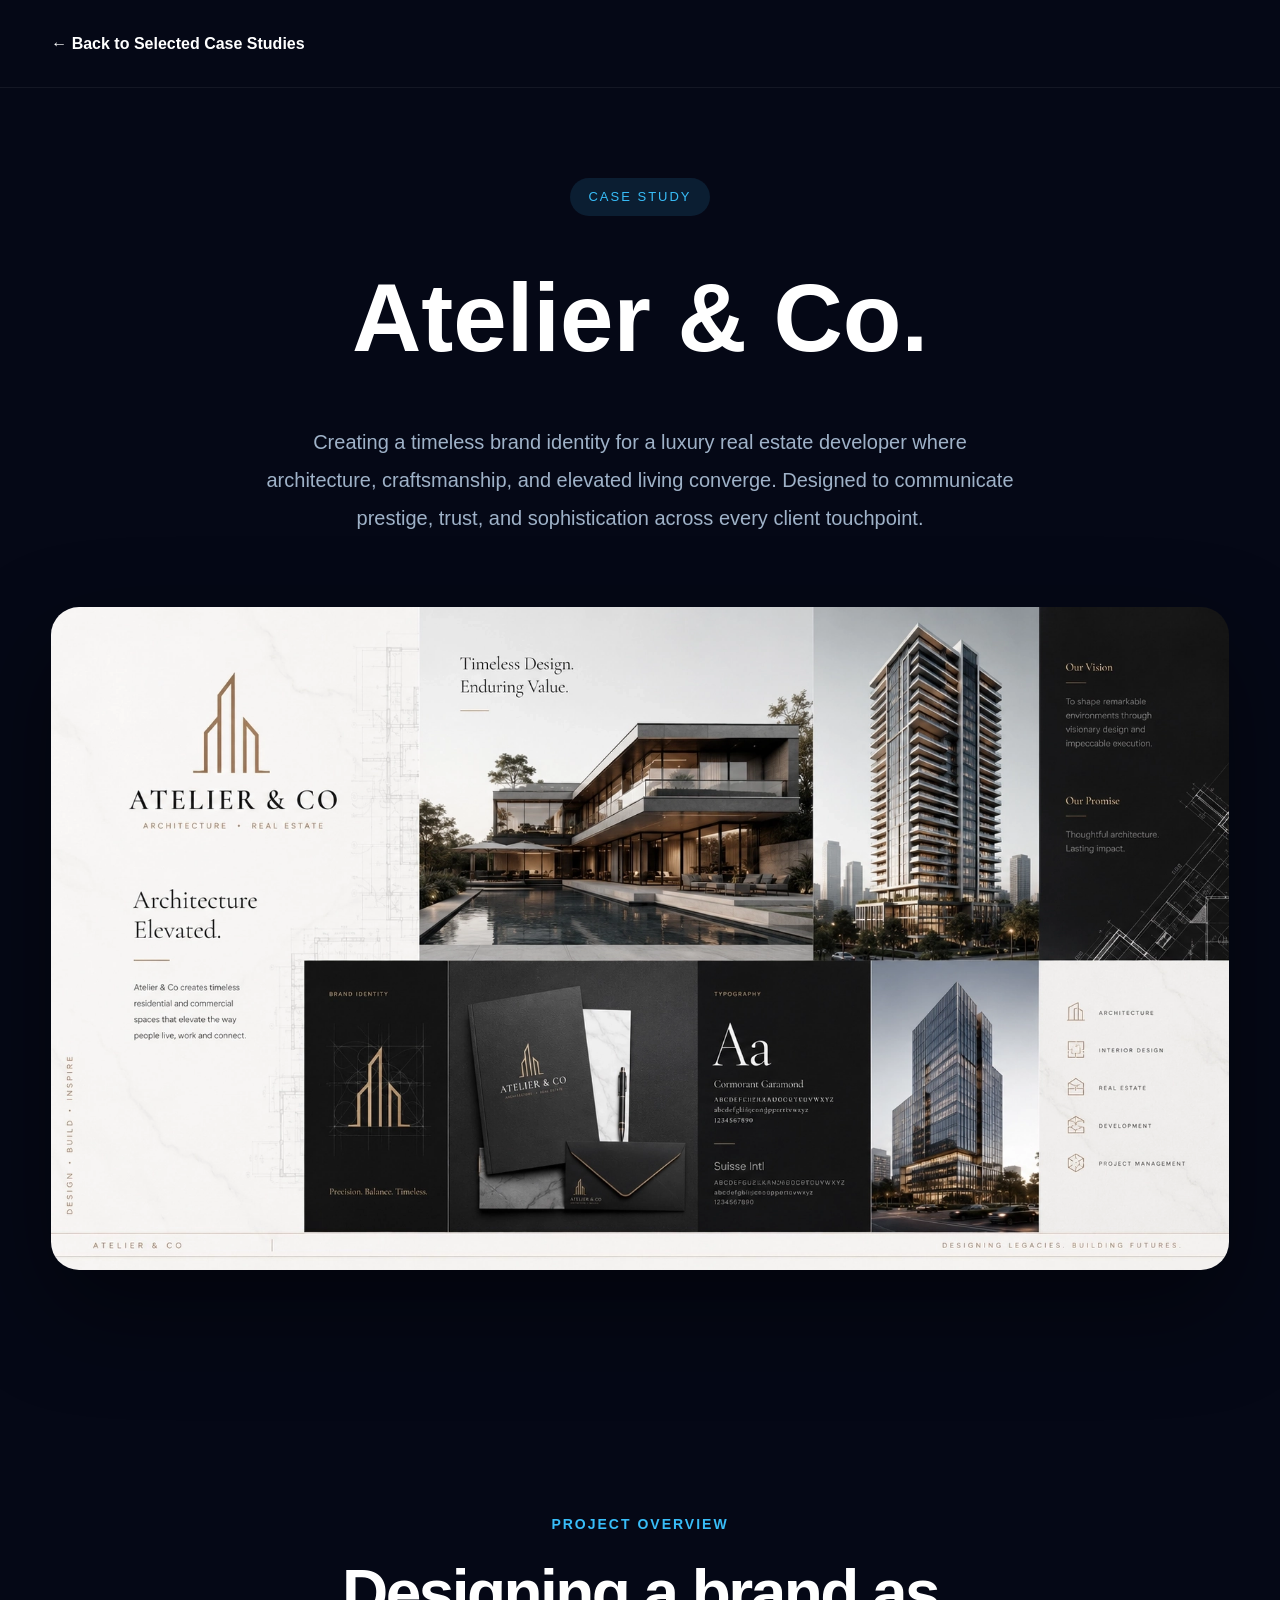
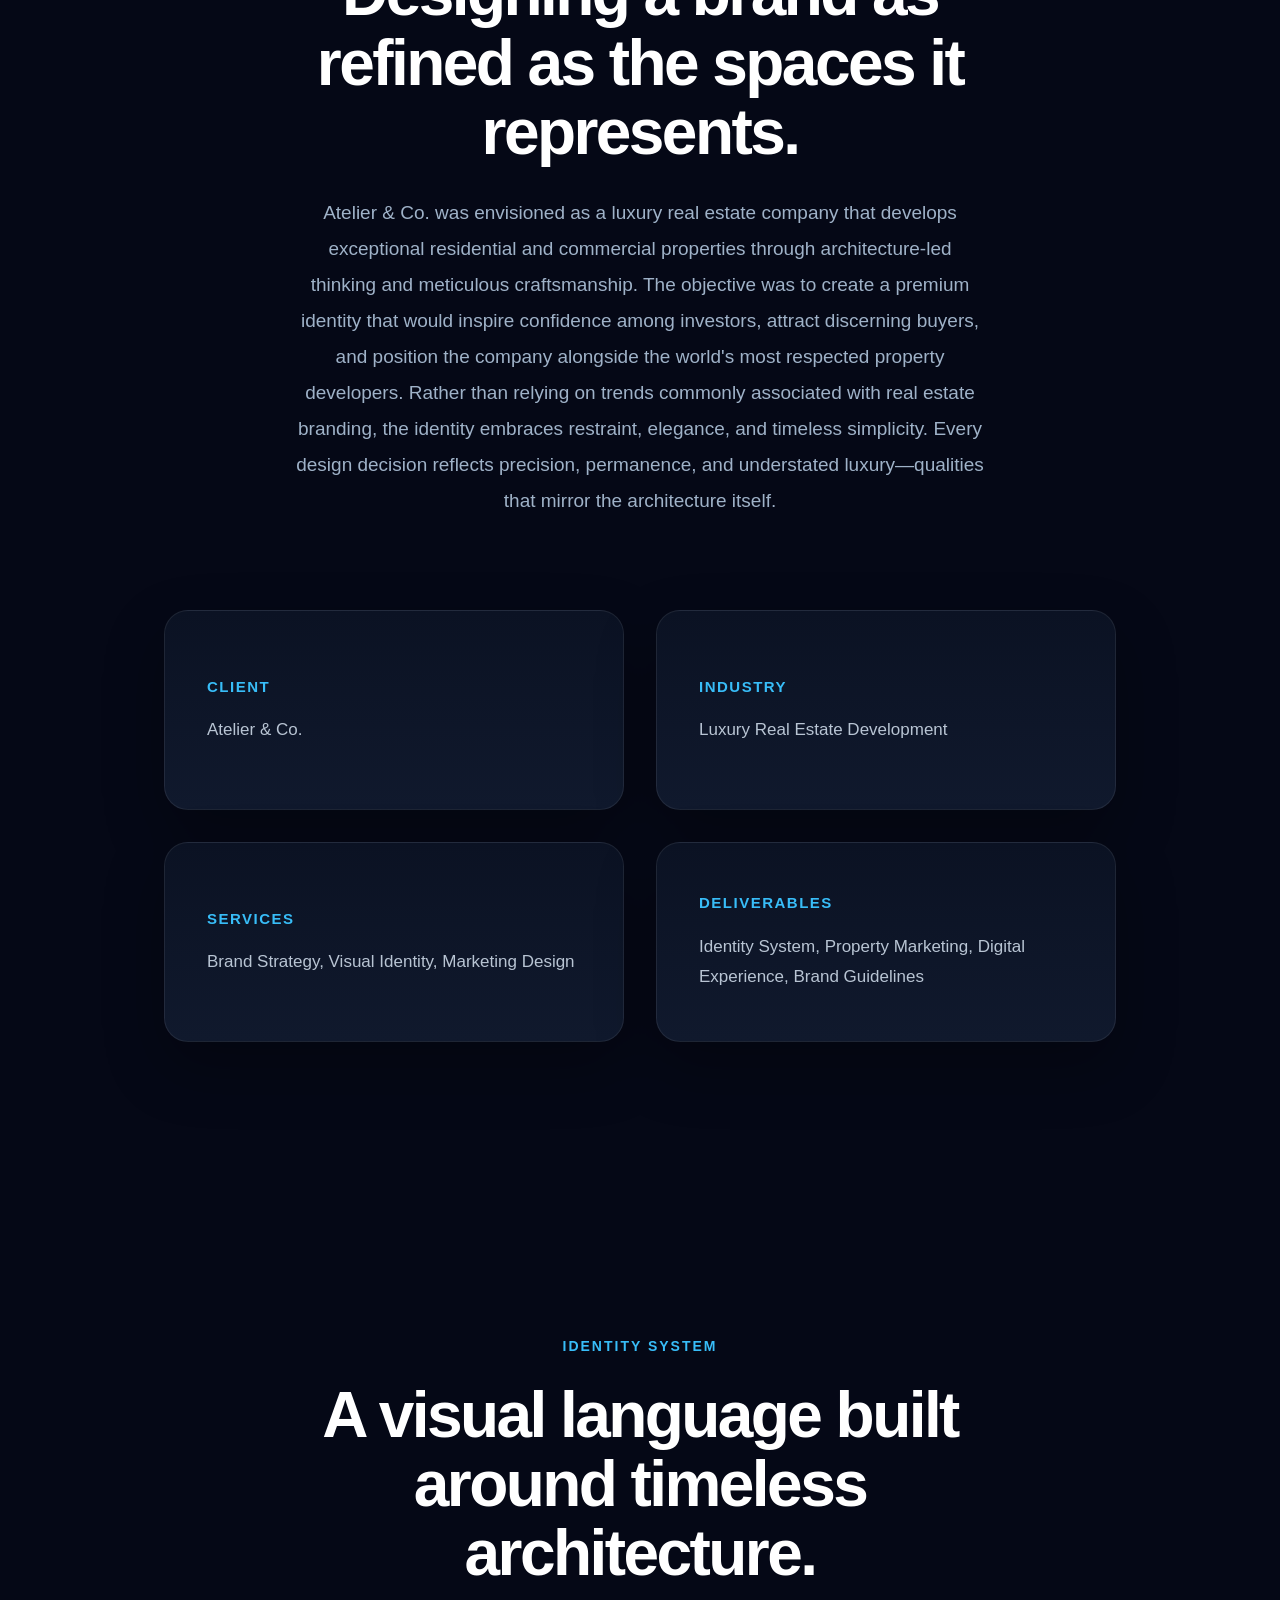
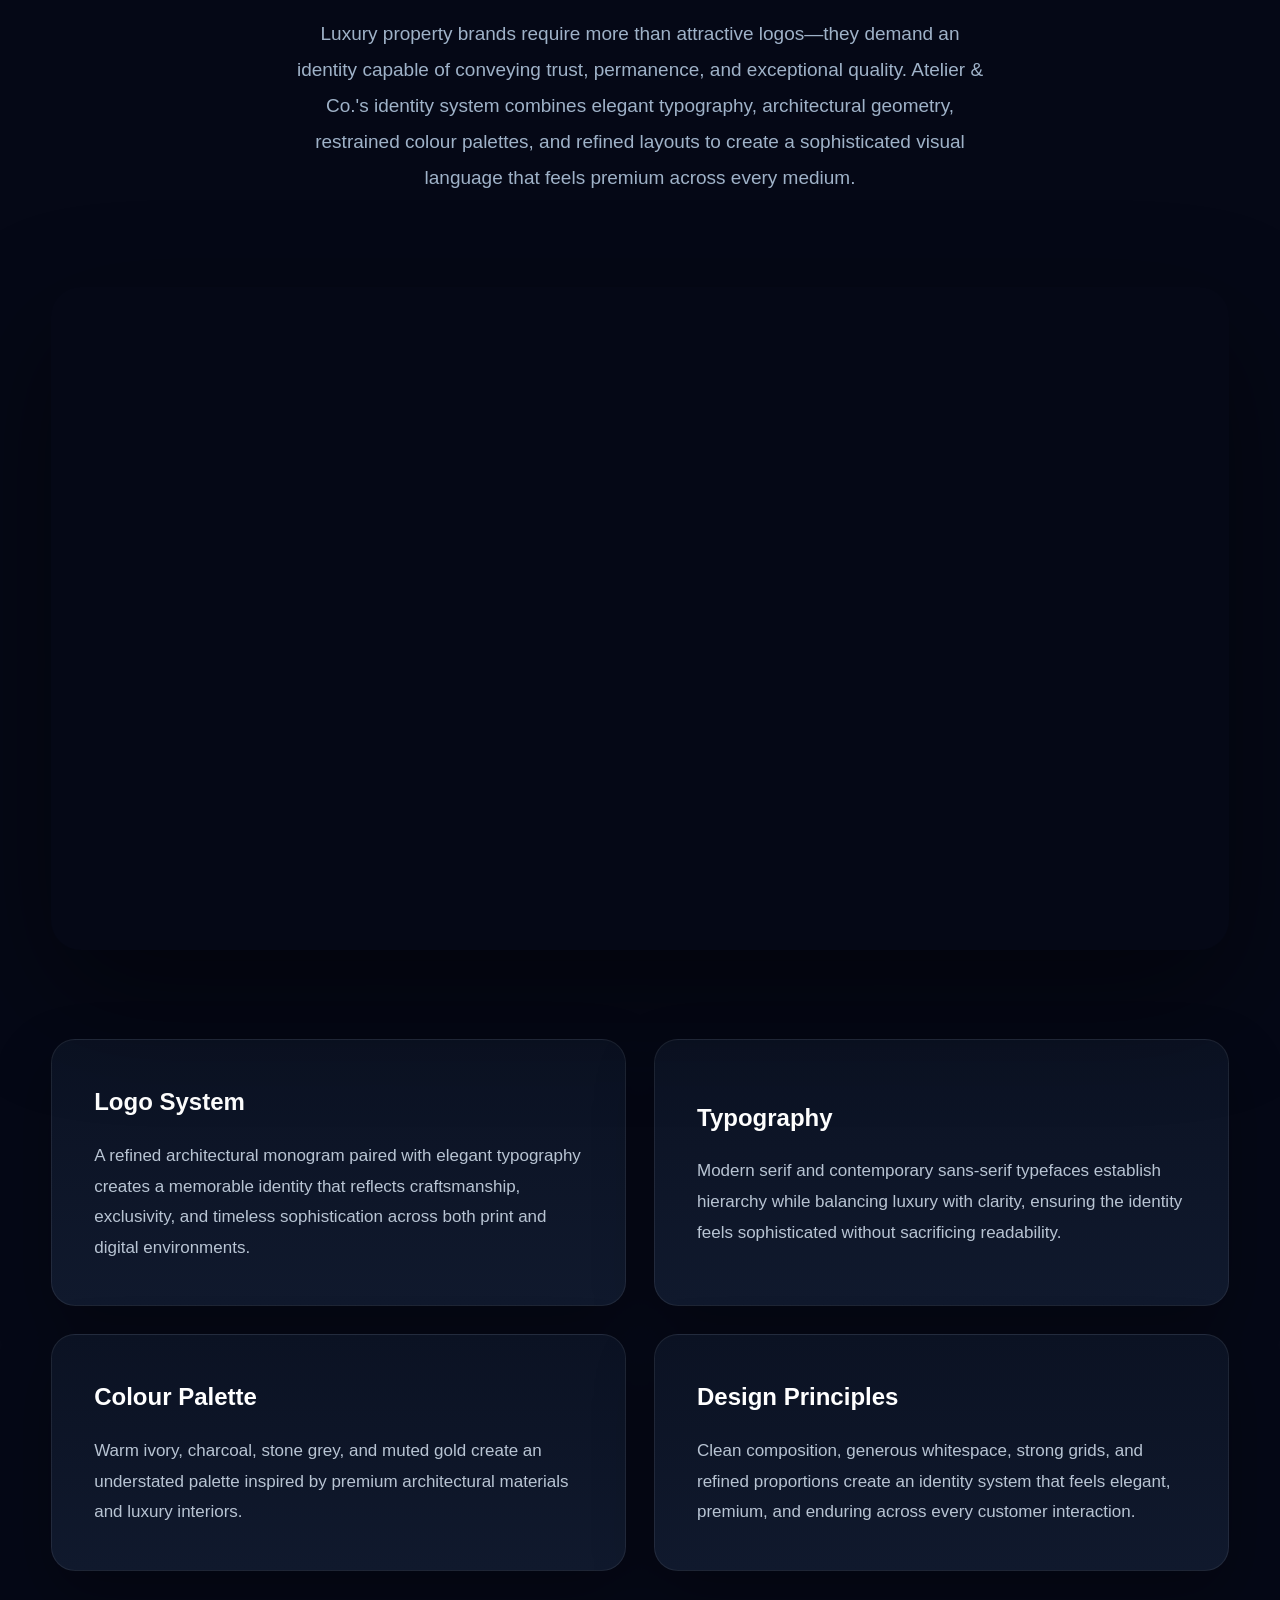
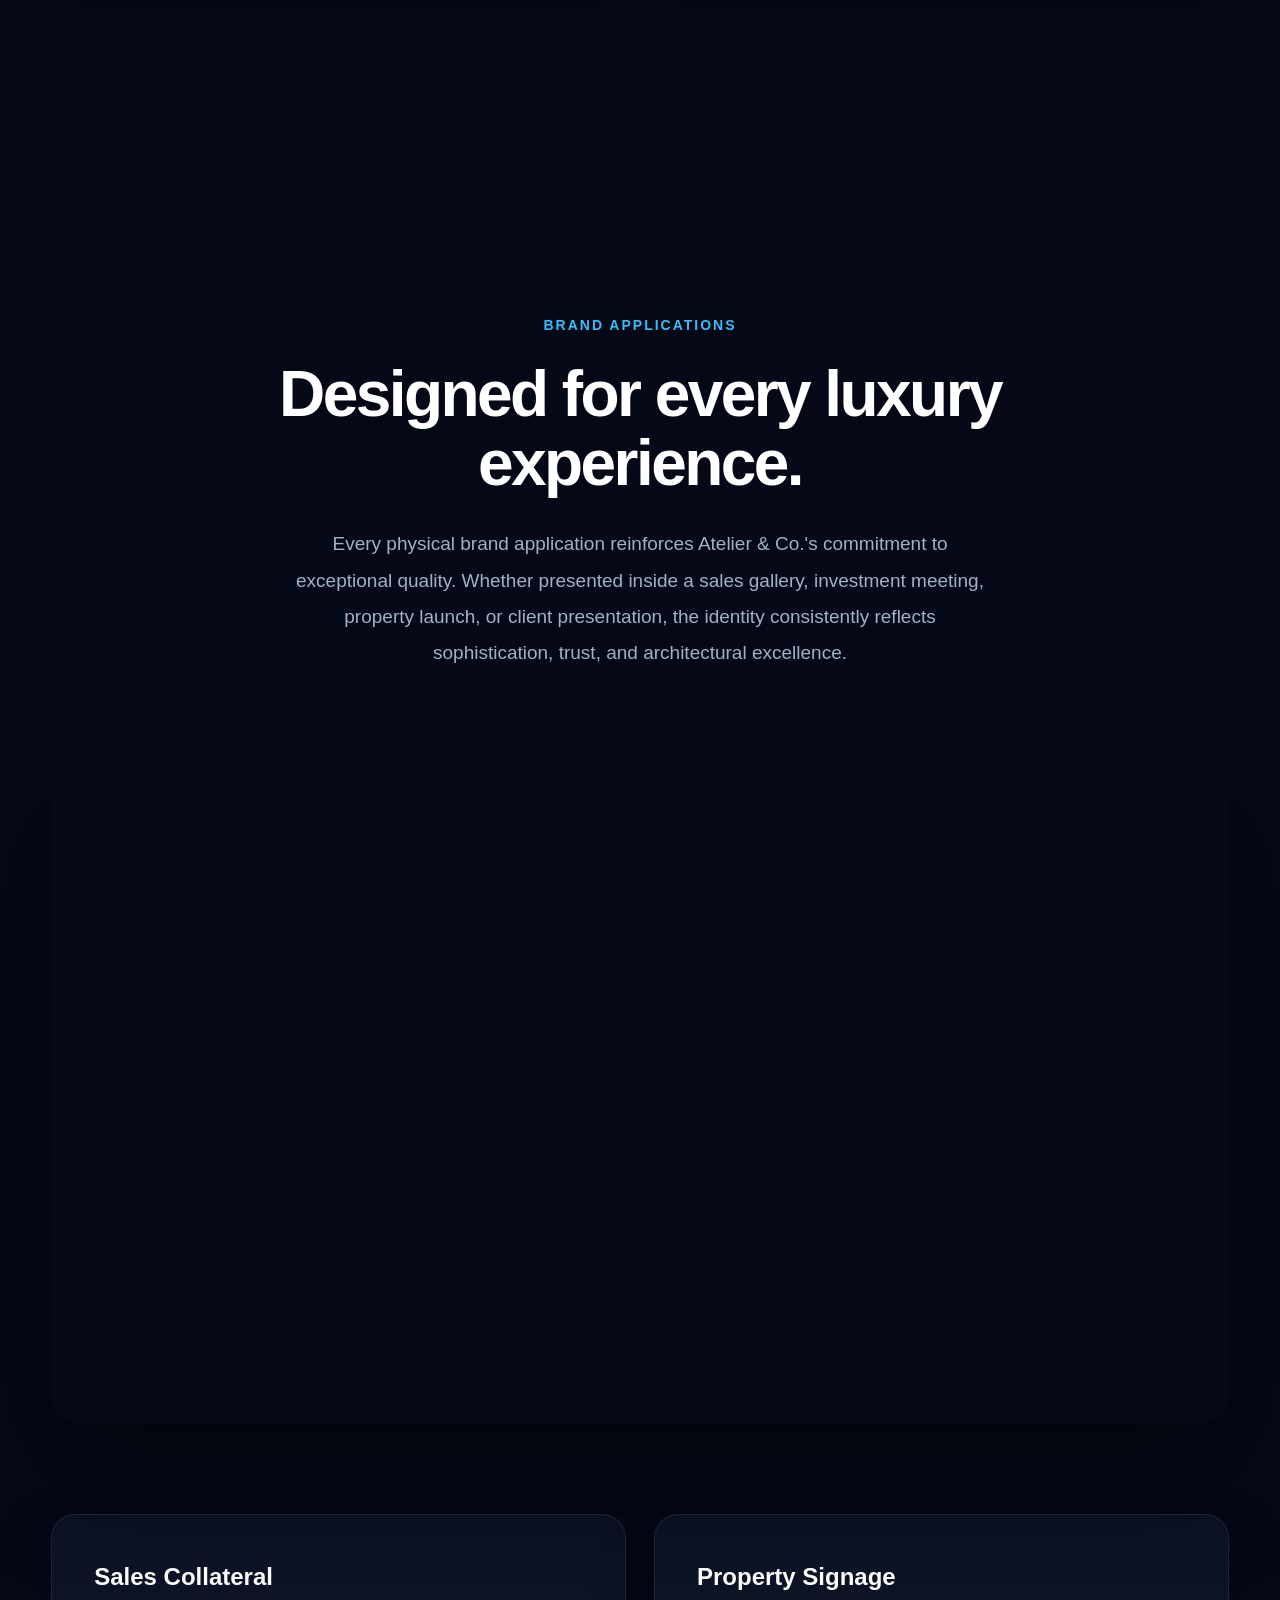
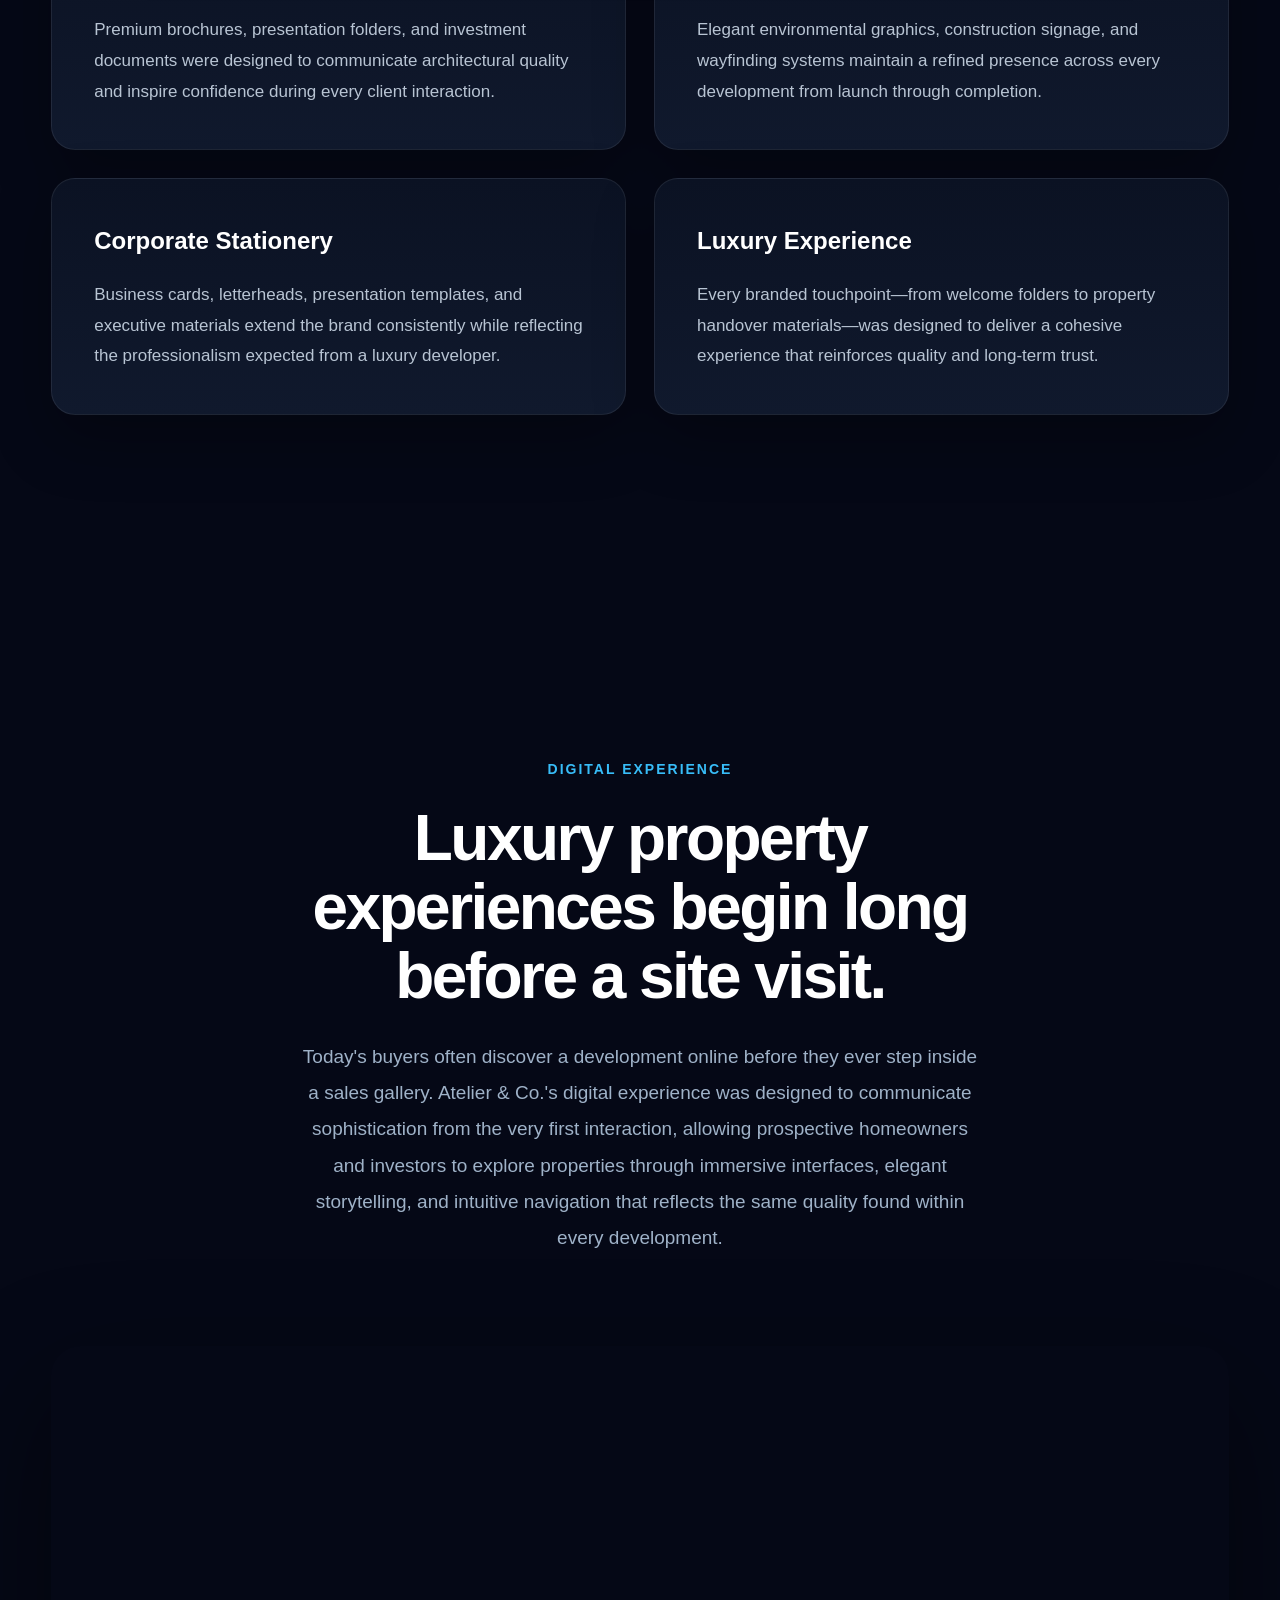
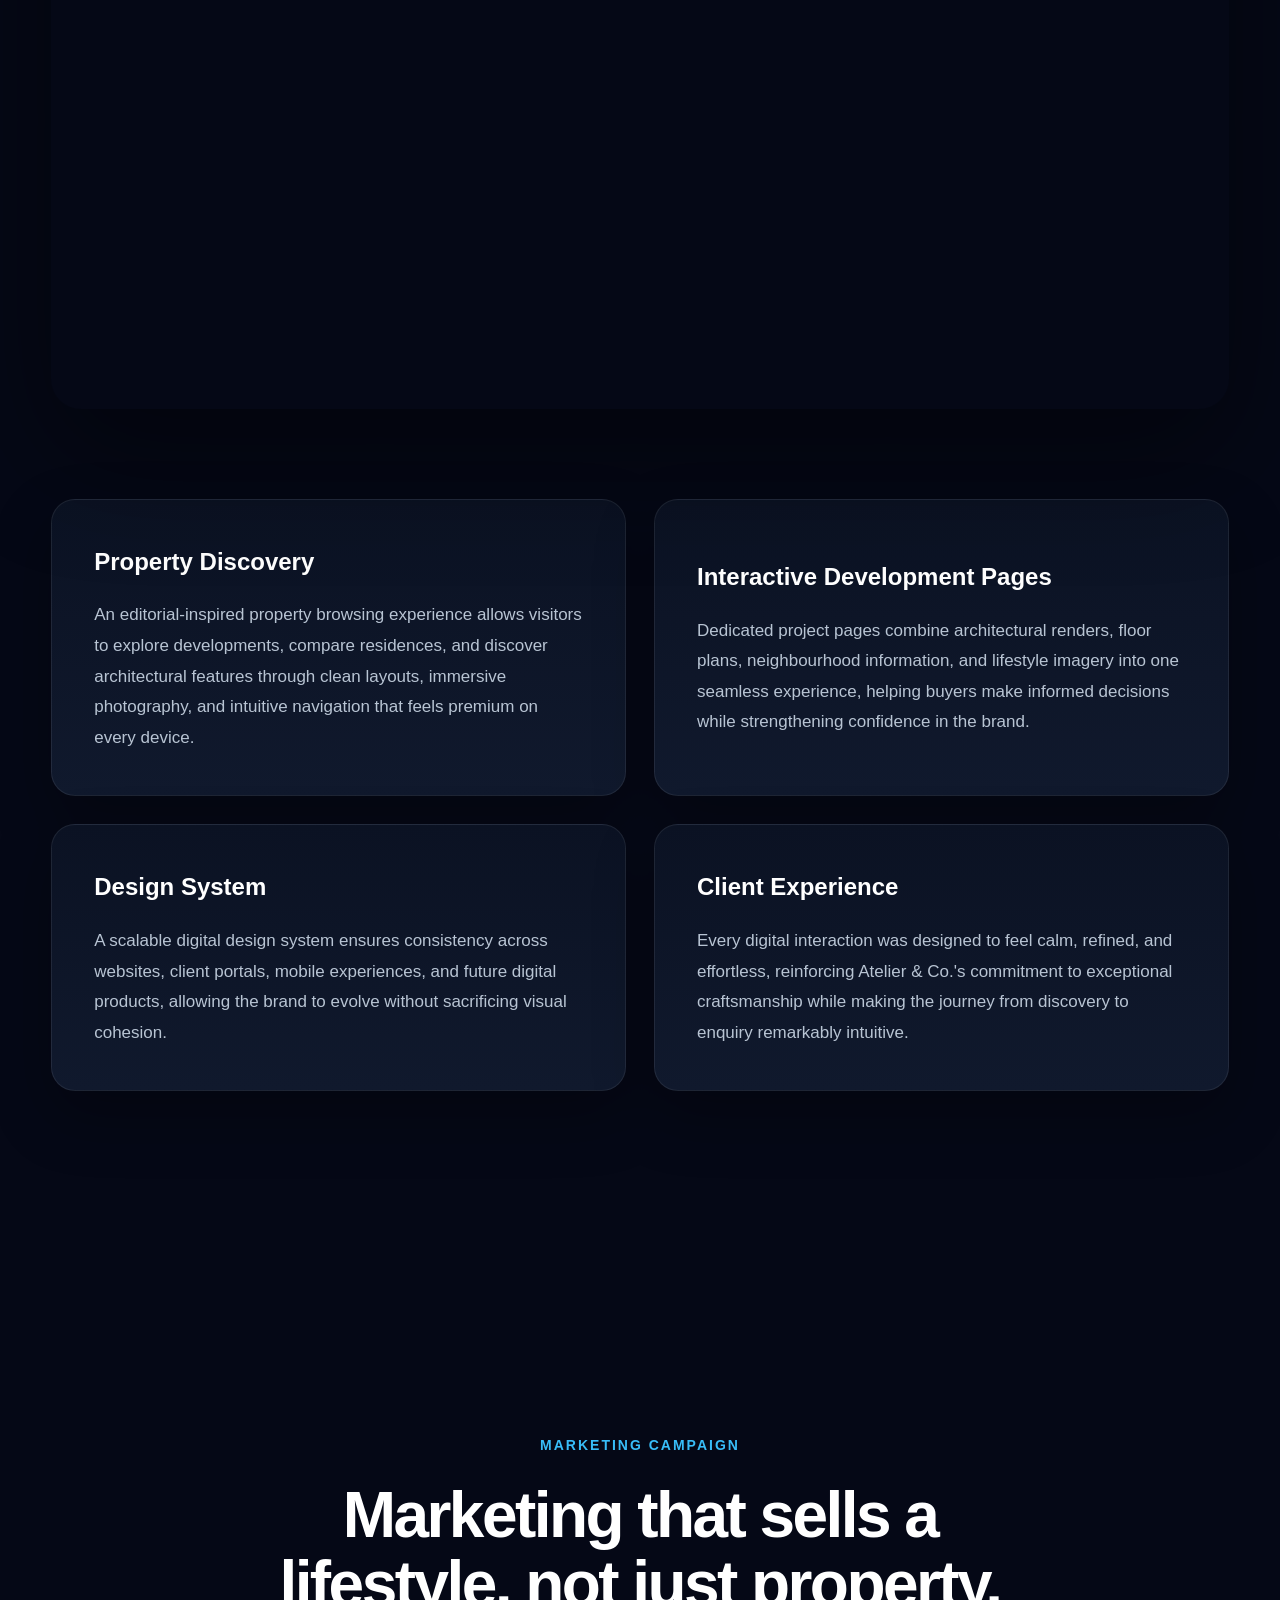
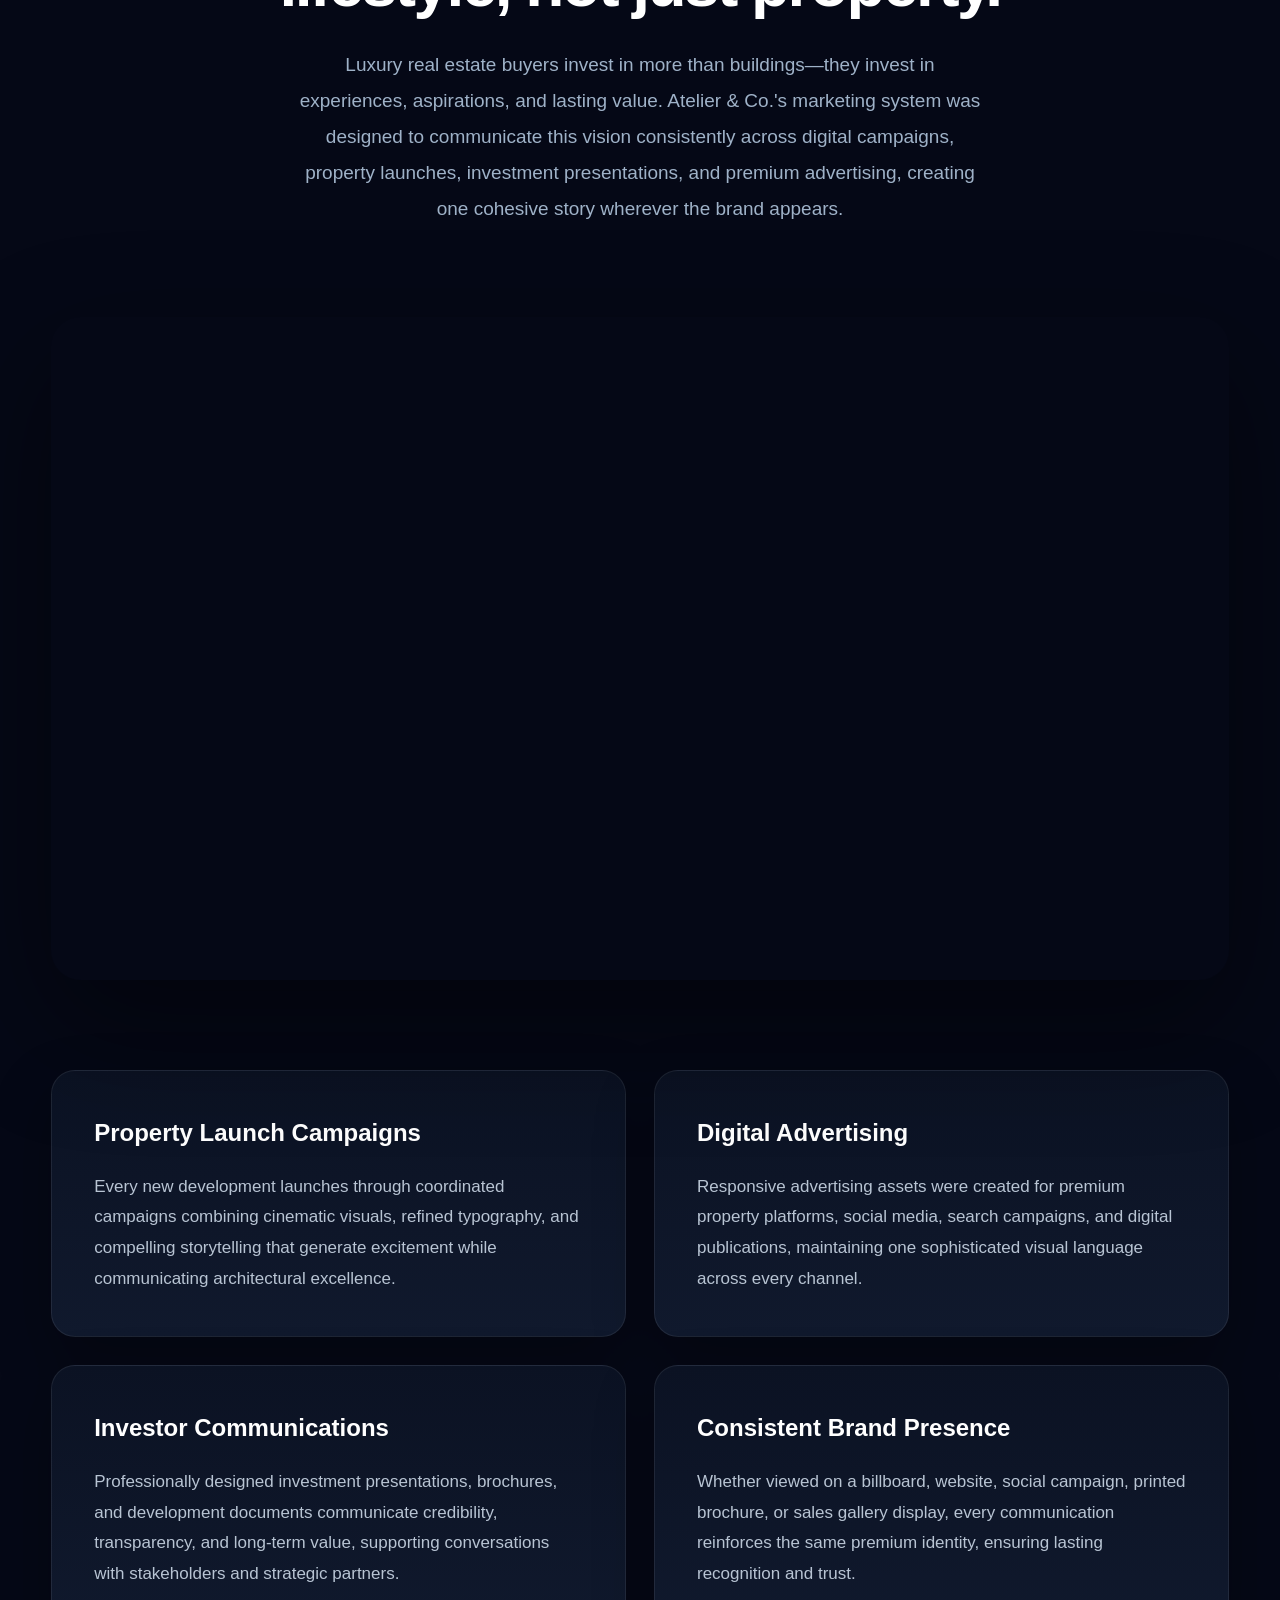
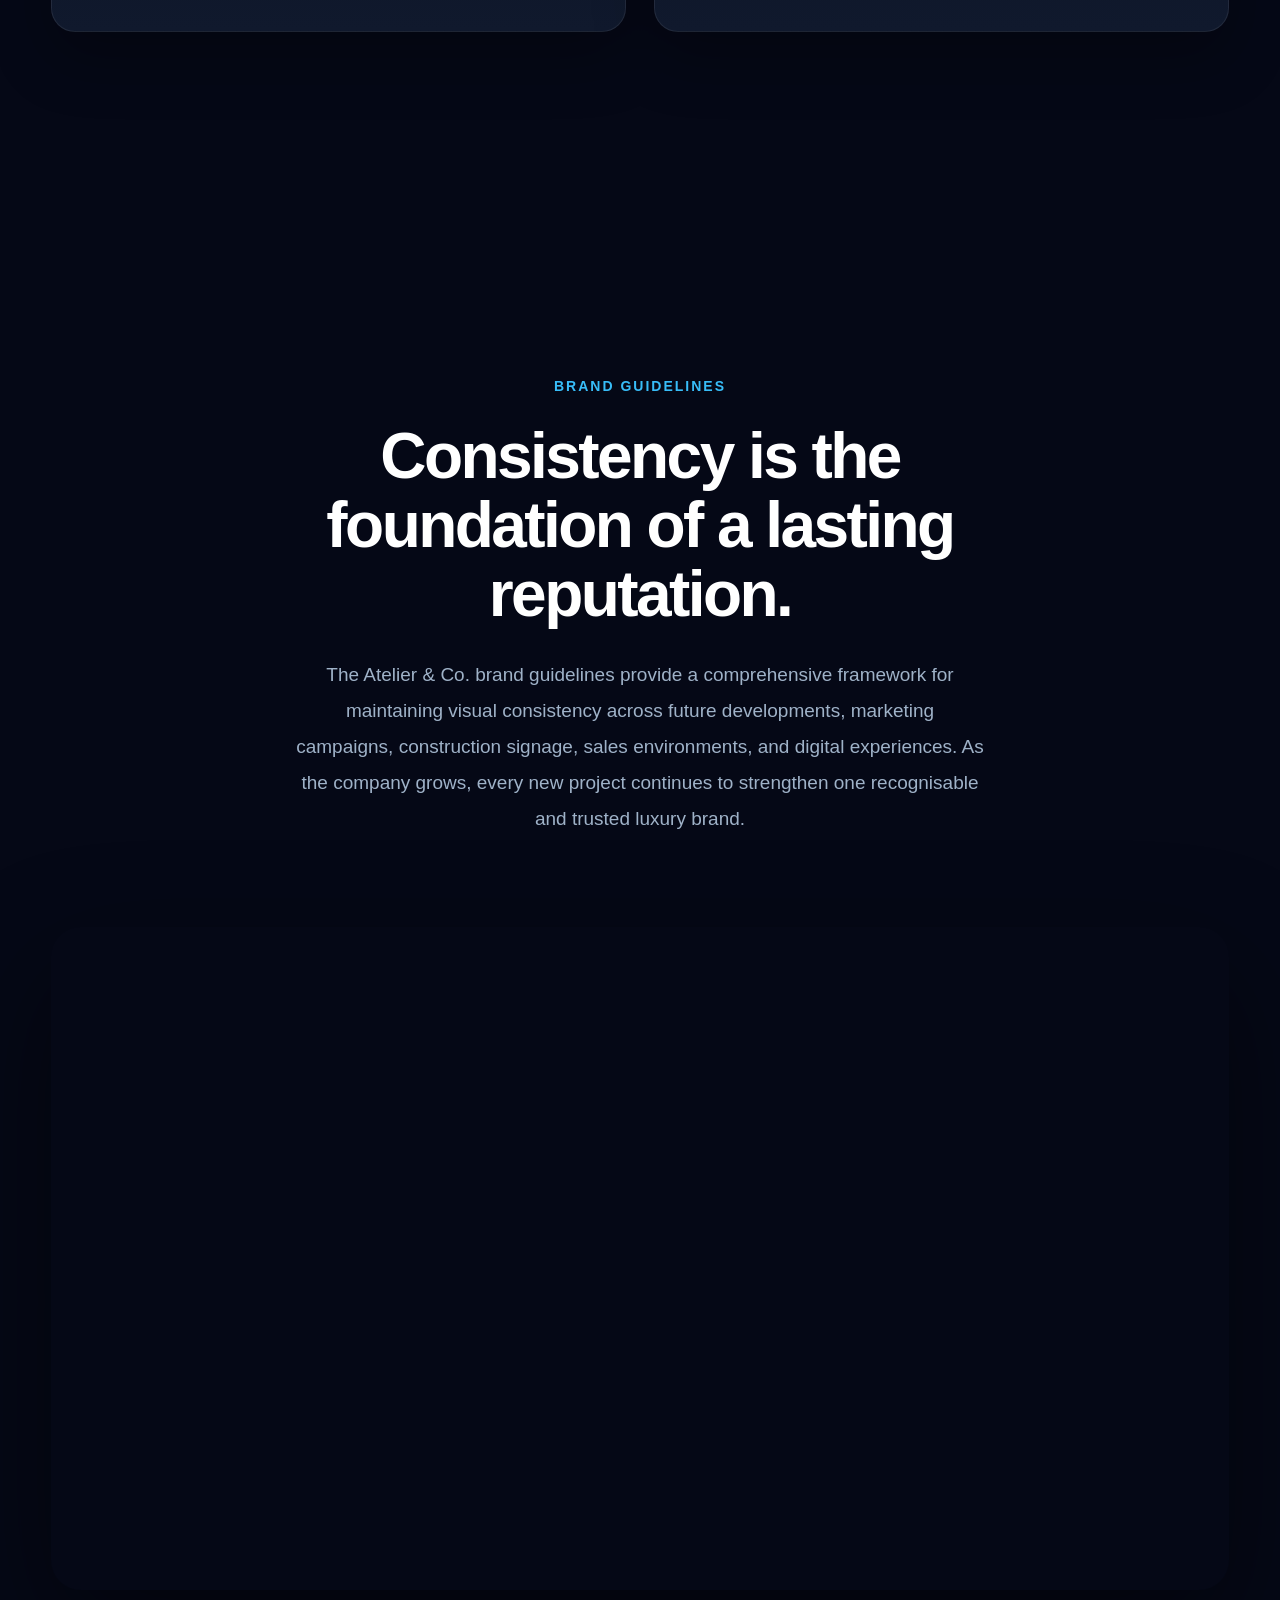
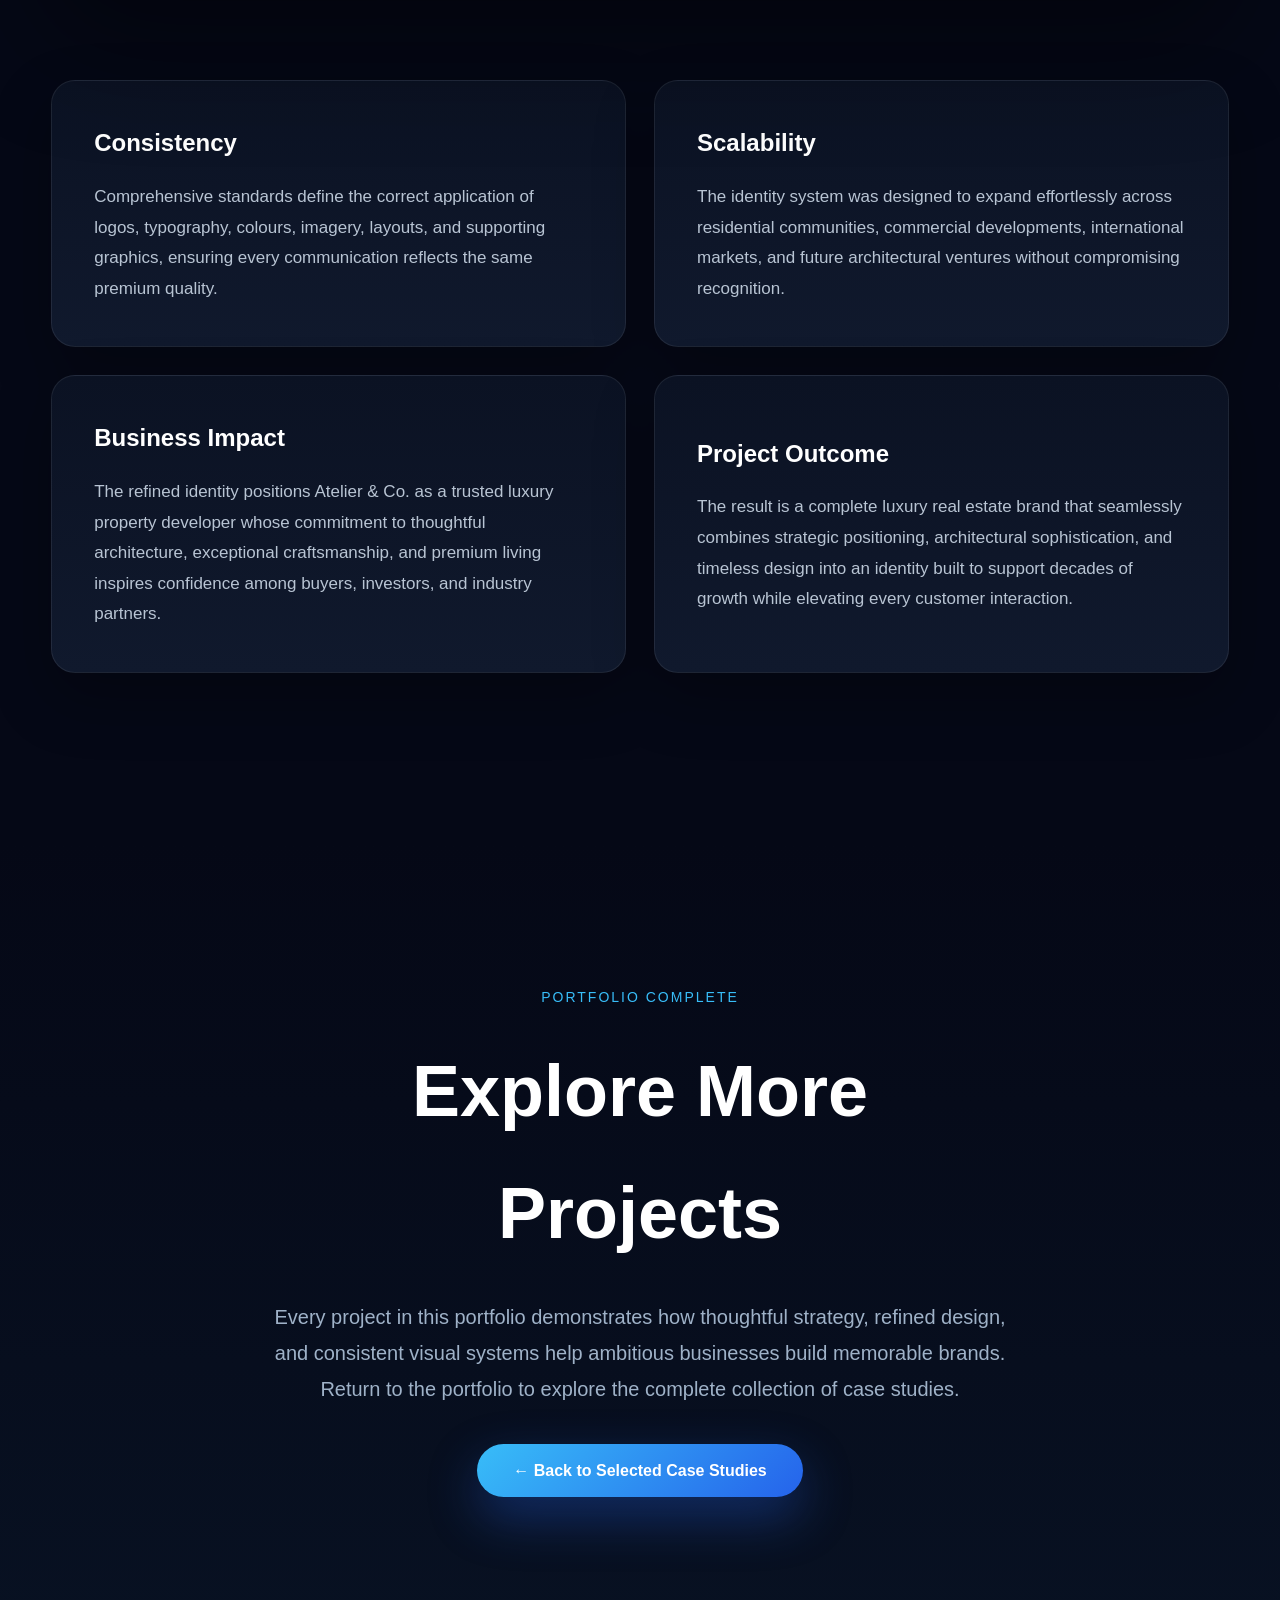
==== projects/atelier.html @ ad6b9681 "Add files via upload Initial Portfolio Upload" ====
<!DOCTYPE html>
<html lang="en">

<head>

<meta charset="UTF-8">

<meta name="viewport" content="width=device-width, initial-scale=1.0">

<title>Atelier & Co.| Brand Identity Case Study</title>

<link rel="stylesheet" href="../style.css">

</head>

<body>

<!-- Navigation -->

<header class="project-nav">

<div class="studio-container">

<a href="../index.html#work" class="back-link">
← Back to Selected Case Studies
</a>

</div>

</header>

<!-- =========================================
HERO
========================================= -->

<section class="project-hero">

<div class="studio-container">

<div class="project-intro">

<span class="project-label">

CASE STUDY

</span>

<h1>

Atelier & Co.

</h1>

<p>

Creating a timeless brand identity for a luxury real estate developer where architecture, craftsmanship, and elevated living converge. Designed to communicate prestige, trust, and sophistication across every client touchpoint.

</p>

</div>

<div class="project-hero-image">

<img
src="../images/atelier/hero.webp"
alt="Atelier & Co. Hero"
fetchpriority="high"
decoding="async">

</div>

</div>

</section>

<!-- =========================================
PROJECT OVERVIEW
========================================= -->

<section class="project-overview">

<div class="studio-container">

<div class="section-intro">

<span>PROJECT OVERVIEW</span>

<h2>Designing a brand as refined as the spaces it represents.</h2>

<p>

Atelier & Co. was envisioned as a luxury real estate company that develops exceptional residential and commercial properties through architecture-led thinking and meticulous craftsmanship. The objective was to create a premium identity that would inspire confidence among investors, attract discerning buyers, and position the company alongside the world's most respected property developers.

Rather than relying on trends commonly associated with real estate branding, the identity embraces restraint, elegance, and timeless simplicity. Every design decision reflects precision, permanence, and understated luxury—qualities that mirror the architecture itself.

</p>

</div>

<div class="overview-grid">

<div class="info-card">
<h4>Client</h4>
<p>Atelier & Co.</p>
</div>

<div class="info-card">
<h4>Industry</h4>
<p>Luxury Real Estate Development</p>
</div>

<div class="info-card">
<h4>Services</h4>
<p>Brand Strategy, Visual Identity, Marketing Design</p>
</div>

<div class="info-card">
<h4>Deliverables</h4>
<p>Identity System, Property Marketing, Digital Experience, Brand Guidelines</p>
</div>

</div>

</div>

</section>

<!-- =========================================
IDENTITY SYSTEM
========================================= -->

<section class="project-section">

<div class="studio-container">

<div class="section-intro">

<span>IDENTITY SYSTEM</span>

<h2>A visual language built around timeless architecture.</h2>

<p>

Luxury property brands require more than attractive logos—they demand an identity capable of conveying trust, permanence, and exceptional quality. Atelier & Co.'s identity system combines elegant typography, architectural geometry, restrained colour palettes, and refined layouts to create a sophisticated visual language that feels premium across every medium.

</p>

</div>

<div class="project-image">

<img
src="../images/atelier/identity-system.webp"
alt="Atelier & Co. Identity System"
loading="lazy"
decoding="async">

</div>

<div class="identity-grid">

<div class="info-card">

<h3>Logo System</h3>

<p>

A refined architectural monogram paired with elegant typography creates a memorable identity that reflects craftsmanship, exclusivity, and timeless sophistication across both print and digital environments.

</p>

</div>

<div class="info-card">

<h3>Typography</h3>

<p>

Modern serif and contemporary sans-serif typefaces establish hierarchy while balancing luxury with clarity, ensuring the identity feels sophisticated without sacrificing readability.

</p>

</div>

<div class="info-card">

<h3>Colour Palette</h3>

<p>

Warm ivory, charcoal, stone grey, and muted gold create an understated palette inspired by premium architectural materials and luxury interiors.

</p>

</div>

<div class="info-card">

<h3>Design Principles</h3>

<p>

Clean composition, generous whitespace, strong grids, and refined proportions create an identity system that feels elegant, premium, and enduring across every customer interaction.

</p>

</div>

</div>

</div>

</section>

<!-- =========================================
BRAND APPLICATIONS
========================================= -->

<section class="project-section">

<div class="studio-container">

<div class="section-intro">

<span>BRAND APPLICATIONS</span>

<h2>Designed for every luxury experience.</h2>

<p>

Every physical brand application reinforces Atelier & Co.'s commitment to exceptional quality. Whether presented inside a sales gallery, investment meeting, property launch, or client presentation, the identity consistently reflects sophistication, trust, and architectural excellence.

</p>

</div>

<div class="project-image">

<img
src="../images/atelier/applications.webp"
alt="Atelier & Co. Brand Applications"
loading="lazy"
decoding="async">

</div>

<div class="application-grid">

<div class="info-card">

<h3>Sales Collateral</h3>

<p>

Premium brochures, presentation folders, and investment documents were designed to communicate architectural quality and inspire confidence during every client interaction.

</p>

</div>

<div class="info-card">

<h3>Property Signage</h3>

<p>

Elegant environmental graphics, construction signage, and wayfinding systems maintain a refined presence across every development from launch through completion.

</p>

</div>

<div class="info-card">

<h3>Corporate Stationery</h3>

<p>

Business cards, letterheads, presentation templates, and executive materials extend the brand consistently while reflecting the professionalism expected from a luxury developer.

</p>

</div>

<div class="info-card">

<h3>Luxury Experience</h3>

<p>

Every branded touchpoint—from welcome folders to property handover materials—was designed to deliver a cohesive experience that reinforces quality and long-term trust.

</p>

</div>

</div>

</div>

</section>

<!-- =========================================
DIGITAL PRODUCT EXPERIENCE
========================================= -->

<section class="project-section">

<div class="studio-container">

<div class="section-intro">

<span>DIGITAL EXPERIENCE</span>

<h2>Luxury property experiences begin long before a site visit.</h2>

<p>

Today's buyers often discover a development online before they ever step inside a sales gallery. Atelier & Co.'s digital experience was designed to communicate sophistication from the very first interaction, allowing prospective homeowners and investors to explore properties through immersive interfaces, elegant storytelling, and intuitive navigation that reflects the same quality found within every development.

</p>

</div>

<div class="project-image">

<img
src="../images/atelier/digital-experience.webp"
alt="Atelier & Co. Digital Experience"
loading="lazy"
decoding="async">

</div>

<div class="digital-grid">

<div class="info-card">

<h3>Property Discovery</h3>

<p>

An editorial-inspired property browsing experience allows visitors to explore developments, compare residences, and discover architectural features through clean layouts, immersive photography, and intuitive navigation that feels premium on every device.

</p>

</div>

<div class="info-card">

<h3>Interactive Development Pages</h3>

<p>

Dedicated project pages combine architectural renders, floor plans, neighbourhood information, and lifestyle imagery into one seamless experience, helping buyers make informed decisions while strengthening confidence in the brand.

</p>

</div>

<div class="info-card">

<h3>Design System</h3>

<p>

A scalable digital design system ensures consistency across websites, client portals, mobile experiences, and future digital products, allowing the brand to evolve without sacrificing visual cohesion.

</p>

</div>

<div class="info-card">

<h3>Client Experience</h3>

<p>

Every digital interaction was designed to feel calm, refined, and effortless, reinforcing Atelier & Co.'s commitment to exceptional craftsmanship while making the journey from discovery to enquiry remarkably intuitive.

</p>

</div>

</div>

</div>

</section>

<!-- =========================================
INTEGRATED MARKETING CAMPAIGN
========================================= -->

<section class="project-section">

<div class="studio-container">

<div class="section-intro">

<span>MARKETING CAMPAIGN</span>

<h2>Marketing that sells a lifestyle, not just property.</h2>

<p>

Luxury real estate buyers invest in more than buildings—they invest in experiences, aspirations, and lasting value. Atelier & Co.'s marketing system was designed to communicate this vision consistently across digital campaigns, property launches, investment presentations, and premium advertising, creating one cohesive story wherever the brand appears.

</p>

</div>

<div class="project-image">

<img
src="../images/atelier/marketing.webp"
alt="Atelier & Co. Marketing Campaign"
loading="lazy"
decoding="async">

</div>

<div class="marketing-grid">

<div class="info-card">

<h3>Property Launch Campaigns</h3>

<p>

Every new development launches through coordinated campaigns combining cinematic visuals, refined typography, and compelling storytelling that generate excitement while communicating architectural excellence.

</p>

</div>

<div class="info-card">

<h3>Digital Advertising</h3>

<p>

Responsive advertising assets were created for premium property platforms, social media, search campaigns, and digital publications, maintaining one sophisticated visual language across every channel.

</p>

</div>

<div class="info-card">

<h3>Investor Communications</h3>

<p>

Professionally designed investment presentations, brochures, and development documents communicate credibility, transparency, and long-term value, supporting conversations with stakeholders and strategic partners.

</p>

</div>

<div class="info-card">

<h3>Consistent Brand Presence</h3>

<p>

Whether viewed on a billboard, website, social campaign, printed brochure, or sales gallery display, every communication reinforces the same premium identity, ensuring lasting recognition and trust.

</p>

</div>

</div>

</div>

</section>

<!-- =========================================
BRAND GUIDELINES & OUTCOME
========================================= -->

<section class="project-section">

<div class="studio-container">

<div class="section-intro">

<span>BRAND GUIDELINES</span>

<h2>Consistency is the foundation of a lasting reputation.</h2>

<p>

The Atelier & Co. brand guidelines provide a comprehensive framework for maintaining visual consistency across future developments, marketing campaigns, construction signage, sales environments, and digital experiences. As the company grows, every new project continues to strengthen one recognisable and trusted luxury brand.

</p>

</div>

<div class="project-image">

<img
src="../images/atelier/brand-guidelines.webp"
alt="Atelier & Co. Brand Guidelines"
loading="lazy"
decoding="async">

</div>

<div class="outcome-grid">

<div class="info-card">

<h3>Consistency</h3>

<p>

Comprehensive standards define the correct application of logos, typography, colours, imagery, layouts, and supporting graphics, ensuring every communication reflects the same premium quality.

</p>

</div>

<div class="info-card">

<h3>Scalability</h3>

<p>

The identity system was designed to expand effortlessly across residential communities, commercial developments, international markets, and future architectural ventures without compromising recognition.

</p>

</div>

<div class="info-card">

<h3>Business Impact</h3>

<p>

The refined identity positions Atelier & Co. as a trusted luxury property developer whose commitment to thoughtful architecture, exceptional craftsmanship, and premium living inspires confidence among buyers, investors, and industry partners.

</p>

</div>

<div class="info-card">

<h3>Project Outcome</h3>

<p>

The result is a complete luxury real estate brand that seamlessly combines strategic positioning, architectural sophistication, and timeless design into an identity built to support decades of growth while elevating every customer interaction.

</p>

</div>

</div>

</div>

</section>

<!-- =========================================
NEXT PROJECT
========================================= -->

<section class="next-project">

<div class="studio-container">

<div class="next-project-content">

<span>PORTFOLIO COMPLETE</span>

<h2>Explore More Projects</h2>

<p>

Every project in this portfolio demonstrates how thoughtful strategy, refined design, and consistent visual systems help ambitious businesses build memorable brands. Return to the portfolio to explore the complete collection of case studies.

</p>

<a href="../index.html#work" class="primary-btn">
← Back to Selected Case Studies
</a>

</div>

</div>

</section>

<div class="scroll-progress"></div>

<script src="script.js"></script>

</body>

</html>
---- style.css ----
/*==================================================
MIKE BAMIDELE PORTFOLIO
Premium Brand Consultancy Website
==================================================*/

/*==============================
RESET
==============================*/

*{
margin:0;
padding:0;
box-sizing:border-box;
}

html{

scroll-behavior:smooth;

scroll-padding-top:110px;

}

body{

font-family:"Manrope",sans-serif;

background:#050816;

color:#fff;

overflow-x:hidden;

line-height:1.7;

text-rendering:optimizeLegibility;

-webkit-font-smoothing:antialiased;

-moz-osx-font-smoothing:grayscale;

}

img{

display:block;

max-width:100%;

height:auto;

image-rendering:auto;

backface-visibility:hidden;

transform:translateZ(0);

}

a{

text-decoration:none;

color:inherit;

transition:color .35s ease;

}

ul{

list-style:none;

}

/*==============================
ROOT
==============================*/

:root{

--primary:#38bdf8;

--secondary:#2563eb;

--dark:#050816;

--surface:#0b1223;

--surface2:#10192d;

--surface3:#111b30;

--text:#ffffff;

--muted:#9fb2c8;

--border:rgba(255,255,255,.08);

--border-hover:rgba(56,189,248,.18);

--radius:24px;

--shadow-soft:
0 25px 60px rgba(0,0,0,.28);

--shadow-hover:
0 40px 90px rgba(0,0,0,.45),
0 15px 40px rgba(56,189,248,.10);

--transition:
all .45s cubic-bezier(.22,1,.36,1);

}

/*==============================
GLOBAL CONTAINER
==============================*/

.studio-container{

width:min(1300px,92%);

margin:auto;

}

/*==============================
SECTION SPACING
==============================*/

section{

padding:150px 0;

position:relative;

}

/*==================================================
PREMIUM NAVIGATION
==================================================*/

.studio-nav{

position:fixed;

top:20px;

left:50%;

transform:translateX(-50%);

width:min(1320px,94%);

height:82px;

padding:0 38px;

display:flex;

justify-content:space-between;

align-items:center;

background:rgba(8,12,28,.72);

backdrop-filter:blur(22px);

border:1px solid rgba(255,255,255,.08);

border-radius:22px;

box-shadow:

0 25px 70px rgba(0,0,0,.28);

z-index:9999;

transition:.45s ease;

will-change:transform,background;

}

.studio-nav:hover{

transform:translateX(-50%) translateY(-2px);

background:rgba(12,18,40,.92);

border-color:rgba(56,189,248,.18);

box-shadow:
0 28px 90px rgba(0,0,0,.35),
0 0 40px rgba(56,189,248,.10);

}

/*==============================
LOGO
==============================*/

.studio-logo{

cursor:pointer;

transition:.4s;

}

.studio-logo h2{

font-size:26px;

font-weight:800;

letter-spacing:1px;

transition:.4s;

}

.studio-logo span{

display:block;

margin-top:6px;

font-size:12px;

letter-spacing:1px;

text-transform:uppercase;

color:#8da2ba;

}

.studio-logo:hover h2{

color:#38bdf8;

text-shadow:

0 0 25px rgba(56,189,248,.45);

transform:translateY(-2px);

}

/*==============================
MENU
==============================*/

.studio-menu{

display:flex;

align-items:center;

gap:42px;

}

.studio-menu a{

position:relative;

font-size:15px;

font-weight:600;

color:#dbe7f3;

transition:.35s;

}

.studio-menu a::after{

content:"";

position:absolute;

left:0;

bottom:-8px;

width:0;

height:2px;

background:#38bdf8;

transition:.35s;

border-radius:20px;

}

.studio-menu a:hover{

color:#38bdf8;

}

.studio-menu a:hover::after{

width:100%;

}

/*==============================
CTA BUTTON
==============================*/

.studio-btn{

display:flex;

align-items:center;

justify-content:center;

padding:15px 30px;

border-radius:999px;

font-weight:700;

background:linear-gradient(135deg,#38bdf8,#2563eb);

color:#fff;

transition:.4s;

box-shadow:

0 15px 40px rgba(37,99,235,.35);

}

.studio-btn:hover{

transform:translateY(-4px);

box-shadow:

0 30px 70px rgba(37,99,235,.45);

}

/*==================================================
PREMIUM HERO
==================================================*/

.studio-hero{

min-height:100vh;

padding-top:135px;

padding-bottom:120px;

position:relative;

overflow:hidden;

}

/* Left Ambient Glow */

.studio-hero::before{

content:"";

position:absolute;

width:700px;

height:700px;

left:-250px;

top:-180px;

background:#2563eb;

border-radius:50%;

filter:blur(180px);

opacity:.18;

pointer-events:none;

}

/* Hero Layout */

.studio-hero .studio-container{

display:flex;

flex-direction:column;

align-items:center;

justify-content:center;

text-align:center;

position:relative;

z-index:2;

max-width:1300px;

margin:0 auto;

padding:0 24px;

}

/*==============================
Hero Label
==============================*/

.hero-label{

display:inline-flex;

align-items:center;

gap:12px;

padding:10px 22px;

border-radius:999px;

background:rgba(56,189,248,.08);

border:1px solid rgba(56,189,248,.16);

color:#8fdcff;

font-size:15px;

font-weight:800;

letter-spacing:.6px;

text-transform:uppercase;

margin-bottom:25px;

}

.hero-label::before{

content:"";

width:10px;

height:10px;

border-radius:50%;

background:#38bdf8;

box-shadow:

0 0 18px #38bdf8,

0 0 40px rgba(56,189,248,.55);

animation:pulse 2s infinite;

}

/*==============================
Headline
==============================*/

.hero-content{

width:100%;

max-width:980px;

margin:0 auto;

display:flex;

flex-direction:column;

align-items:center;

justify-content:center;

text-align:center;

padding:40px 0;

}

.hero-content h1{

font-size:var(--h1);

font-weight:800;

line-height:var(--line-heading);

letter-spacing:var(--tracking-tight);

max-width:920px;

margin-top:14px;

margin-bottom:26px;

background:linear-gradient(
180deg,
#ffffff,
#eef6ff 38%,
#b5dcff 70%,
#72b4ff
);

-webkit-background-clip:text;
-webkit-text-fill-color:transparent;
background-clip:text;

cursor:default;

}

.hero-content h1:hover{

transform:translateY(-3px);

filter:drop-shadow(0 0 25px rgba(56,189,248,.35));

}

.hero-content p{

display:block;

width:100%;

max-width:760px;

margin:20px auto 55px;

font-size:21px;

line-height:1.9;

text-align:center;

color:#9fb2c8;

}

/*==============================
Buttons
==============================*/

.hero-buttons{

display:flex;

justify-content:center;

align-items:center;

gap:20px;

flex-wrap:wrap;

width:100%;

margin:0 auto 55px;

}

/*====================================
HERO PROOF
====================================*/

.hero-proof{

display:flex;

justify-content:center;

align-items:center;

gap:60px;

max-width:860px;

margin:50px auto 80px;

padding:28px 40px;

background:rgba(255,255,255,.03);

border:1px solid rgba(255,255,255,.08);

border-radius:24px;

backdrop-filter:blur(16px);

box-shadow:
0 20px 60px rgba(0,0,0,.25);

flex-wrap:wrap;

}

.proof-item{

flex:1;

min-width:180px;

text-align:center;

}

.proof-item h3{

font-size:40px;

font-weight:800;

color:#38bdf8;

margin-bottom:8px;

}

.proof-item span{

display:block;

font-size:13px;

letter-spacing:1px;

text-transform:uppercase;

line-height:1.6;

color:#9fb2c8;

}

.primary-btn,

.secondary-btn{

padding:18px 36px;

border-radius:999px;

font-weight:700;

transition:

transform .45s cubic-bezier(.22,1,.36,1),

box-shadow .45s ease,

background .35s ease,

color .35s ease;

}

.primary-btn{

background:linear-gradient(135deg,#38bdf8,#2563eb);

box-shadow:

0 20px 50px rgba(37,99,235,.35);

}

.primary-btn:hover{

transform:

translateY(-4px);

box-shadow:

0 22px 55px rgba(37,99,235,.32);

}

.secondary-btn{

border:1px solid rgba(255,255,255,.12);

background:rgba(255,255,255,.05);

backdrop-filter:blur(15px);

}

.secondary-btn:hover{

transform:

translateY(-4px);

background:

rgba(255,255,255,.08);

box-shadow:

0 18px 45px rgba(0,0,0,.22);

}

/*==============================
Featured Image
==============================*/

.hero-showcase{

width:100%;

display:flex;

justify-content:center;

align-items:center;

margin:0 auto;

}

.hero-showcase img{

object-fit:cover;

content-visibility:auto;

display:block;

width:100%;

max-width:1280px;

margin:0 auto;

border-radius:28px;

border:1px solid rgba(255,255,255,.08);

box-shadow:
0 50px 120px rgba(0,0,0,.45);

transition:

transform .8s cubic-bezier(.22,1,.36,1),

box-shadow .6s ease;
}

.hero-showcase img:hover{

transform:

translateY(-8px)

scale(1.01);

box-shadow:

0 40px 100px rgba(0,0,0,.42),

0 18px 40px rgba(56,189,248,.10);

}

.studio-hero::after{

content:"";

position:absolute;

left:0;

right:0;

bottom:0;

height:180px;

background:linear-gradient(
180deg,
transparent,
#050816
);

pointer-events:none;

}

/*==============================
Animations
==============================*/

@keyframes pulse{

50%{

transform:scale(1.45);

opacity:.55;

}

}

/*====================================
SELECTED BRANDS
====================================*/

.brand-showcase{

padding:120px 0;

}

.brand-grid{

width:min(1300px,92%);

margin:70px auto 0;

display:grid;

grid-template-columns:repeat(3,1fr);

gap:30px;

}

.brand-card{

position:relative;

overflow:hidden;

border-radius:24px;

border:1px solid rgba(255,255,255,.08);

background:#0d1528;

transition:

transform .65s cubic-bezier(.22,1,.36,1),

box-shadow .65s ease,

border-color .45s ease;

will-change:transform;

}

.brand-card img{

width:100%;

display:block;

transition:

transform .8s cubic-bezier(.22,1,.36,1),

filter .6s ease;

will-change:transform;

}

.brand-card:hover{

transform:

translateY(-10px)

scale(1.01);

border-color:rgba(56,189,248,.16);

box-shadow:

0 30px 80px rgba(0,0,0,.42),

0 14px 30px rgba(56,189,248,.10);

}

.brand-card:hover img{

transform:

scale(1.03);

filter:

brightness(1.04);

}

.brand-overlay{

position:absolute;

left:0;

right:0;

bottom:0;

padding:28px;

background:linear-gradient(
180deg,
rgba(0,0,0,.02),
rgba(0,0,0,.88)
);

transition:
background .45s ease,
padding .45s ease;

}

.brand-overlay h3{

font-size:28px;

margin-bottom:8px;

}

.brand-overlay span{

color:#8da2ba;

font-size:15px;

}

@media(max-width:1000px){

.brand-grid{

grid-template-columns:repeat(2,1fr);

}

}

@media(max-width:700px){

.brand-grid{

grid-template-columns:1fr;

}

}

/*==================================================
PROJECT PAGE
==================================================*/

.project-nav{

padding:30px 0;

background:#050816;

border-bottom:1px solid rgba(255,255,255,.06);

}

.back-link{

color:#ffffff;

text-decoration:none;

font-weight:600;

transition:.3s;

}

.back-link:hover{

color:#38bdf8;

}

.project-hero{

padding:90px 0 120px;

}

.project-intro{

max-width:760px;

margin:0 auto 70px;

text-align:center;

}

.project-label{

display:inline-block;

margin-bottom:20px;

padding:8px 18px;

border-radius:999px;

background:rgba(56,189,248,.12);

color:#38bdf8;

font-size:13px;

letter-spacing:2px;

text-transform:uppercase;

}

.project-intro h1{

font-size:clamp(4rem,8vw,6rem);

margin-bottom:24px;

}

.project-intro p{

font-size:20px;

line-height:1.9;

color:#9fb2c8;

}

.project-hero-image{

margin-top:50px;

}

.project-hero-image img{

width:100%;

border-radius:28px;

display:block;

box-shadow:

0 40px 100px rgba(0,0,0,.45);

}

@media (max-width:768px){

.overview-grid,
.strategy-grid,
.identity-grid,
.application-grid,
.digital-grid,
.marketing-grid,
.outcome-grid,
.editorial-layout{

grid-template-columns:1fr;

}

.editorial-layout{

gap:40px;

}

}

/*==================================================
PROJECT OVERVIEW
==================================================*/

.project-overview{

padding:120px 0;

}

.overview-grid{

margin:90px auto 0;

display:grid;

grid-template-columns:repeat(2,minmax(320px,460px));

justify-content:center;

gap:32px;

max-width:1100px;

}

.overview-card{

background:#0f172a;

border:1px solid rgba(255,255,255,.06);

padding:40px;

border-radius:22px;

transition:.35s;

}

.overview-card:hover{

transform:translateY(-8px);

border-color:rgba(59,130,246,.4);

box-shadow:0 20px 50px rgba(59,130,246,.12);

}

.overview-card h4{

font-size:15px;

letter-spacing:1.5px;

text-transform:uppercase;

color:#38bdf8;

margin-bottom:16px;

}

.overview-card p{

font-size:18px;

line-height:1.7;

color:#cfd8e3;

}

/*==================================================
PROJECT SECTIONS
==================================================*/

.project-section{

padding:170px 0;

}

.project-image{

margin:90px auto;

max-width:1400px;

}

.project-image img{

width:100%;

display:block;

border-radius:30px;

transition:.6s ease;

box-shadow:
0 45px 120px rgba(0,0,0,.45);

object-fit:cover;

content-visibility:auto;

}

.project-image img:hover{

transform:scale(1.015);

}

.strategy-grid{

display:grid;

grid-template-columns:repeat(2,1fr);

gap:28px;

margin-top:70px;

}

.strategy-item{

background:#0f172a;

padding:36px;

border-radius:22px;

border:1px solid rgba(255,255,255,.06);

transition:.35s;

}

.strategy-item:hover{

transform:translateY(-8px);

border-color:rgba(59,130,246,.35);

box-shadow:0 20px 50px rgba(59,130,246,.12);

}

.strategy-item h3{

font-size:22px;

margin-bottom:18px;

}

.strategy-item p{

color:#b8c4d3;

line-height:1.8;

font-size:17px;

}

/*==================================================
EDITORIAL LAYOUT
==================================================*/

.editorial-layout{

display:grid;

grid-template-columns:1.25fr .95fr;

gap:70px;

align-items:center;

margin-top:80px;

}

.editorial-image img{

width:100%;

display:block;

border-radius:30px;

box-shadow:0 40px 120px rgba(0,0,0,.40);

}

.editorial-content{

display:flex;

flex-direction:column;

gap:22px;

}

.editorial-content .info-card{

margin:0;

}

/*==================================================
CONTENT GRID SYSTEM
==================================================*/

.identity-grid,
.application-grid,
.digital-grid,
.marketing-grid,
.outcome-grid{

display:grid;
grid-template-columns:repeat(2,1fr);
gap:28px;
margin-top:70px;

}


/*==================================================
FEATURED CASE STUDY
==================================================*/

.featured-work{

padding:120px 0;

}

.section-intro{

max-width:760px;

margin:auto;

text-align:center;

margin-bottom:90px;

}

.section-intro span{

color:#38bdf8;

font-size:14px;

font-weight:800;

letter-spacing:2px;

text-transform:uppercase;

}

.section-intro h2{

margin-top:22px;

font-size:clamp(2.9rem,5vw,4rem);

line-height:1.08;

font-weight:800;

letter-spacing:-0.04em;

}

.section-intro p{

margin-top:28px;

font-size:19px;

line-height:1.9;

color:#9FB2C8;

max-width:690px;

margin-left:auto;

margin-right:auto;

}

.featured-card{

width:min(1280px,92%);

margin:auto;

display:grid;

grid-template-columns:1.2fr .8fr;

gap:60px;

align-items:center;

padding:35px;

background:#0d1528;

border:1px solid rgba(255,255,255,.06);

border-radius:28px;

transition:.45s;

}

.featured-card:hover{

transform:translateY(-10px);

box-shadow:

0 35px 80px rgba(56,189,248,.12);

}

.featured-image img{

width:100%;

border-radius:22px;

display:block;

}

.project-type{

display:inline-block;

padding:8px 16px;

background:rgba(56,189,248,.08);

color:#7dd3fc;

border-radius:999px;

font-size:13px;

font-weight:700;

margin-bottom:22px;

}

.featured-content h3{

font-size:54px;

margin-bottom:20px;

}

.featured-content p{

color:#a9b9cb;

font-size:18px;

line-height:1.9;

margin-bottom:30px;

}

.featured-list{

display:grid;

grid-template-columns:repeat(2,1fr);

gap:16px;

margin-bottom:35px;

}

.featured-list li{

color:#d8e5f2;

position:relative;

padding-left:22px;

}

.featured-list li::before{

content:"✓";

position:absolute;

left:0;

color:#38bdf8;

font-weight:bold;

}

/*==================================================
SERVICES
==================================================*/

.services{

padding:50px 0;

}

.services-grid{

width:min(1300px,92%);

margin:70px auto 0;

display:grid;

grid-template-columns:repeat(3,1fr);

gap:30px;

}

.service-card{

padding:44px;

background:linear-gradient(
180deg,
var(--surface),
var(--surface2)
);

border:1px solid var(--border);

border-radius:var(--radius);

transition:var(--transition);

position:relative;

overflow:hidden;

box-shadow:var(--shadow-soft);

}

.service-card::before{

content:"";

position:absolute;

top:0;

left:0;

width:100%;

height:3px;

background:linear-gradient(90deg,#38bdf8,#2563eb);

transform:scaleX(0);

transition:.45s;

transform-origin:left;

}

.service-card:hover{

transform:translateY(-10px);

border-color:var(--border-hover);

box-shadow:var(--shadow-hover);

}

.service-card i{

font-size:36px;

color:#38bdf8;

margin-bottom:30px;

}

.service-card h3{

font-size:28px;

margin-bottom:18px;

}

.service-card p{

font-size:17px;

line-height:1.9;

color:#9fb2c8;

}

@media(max-width:1000px){

.services-grid{

grid-template-columns:1fr;

}

}

/*==================================================
WHY CHOOSE ME
==================================================*/

.why-me{

padding:100px 0;

}

.why-grid{

width:min(1300px,92%);

margin:70px auto 0;

display:grid;

grid-template-columns:repeat(3,1fr);

gap:30px;

}

.why-card{

padding:38px;

border-radius:24px;

background:linear-gradient(
180deg,
#0f172a,
#111c33
);

border:1px solid rgba(255,255,255,.06);

transition:.4s;

position:relative;

overflow:hidden;

}

.why-card::after{

content:"";

position:absolute;

left:0;

bottom:0;

width:100%;

height:4px;

background:linear-gradient(
90deg,
#38bdf8,
#2563eb
);

transform:scaleX(0);

transform-origin:left;

transition:.4s;

}

.why-card:hover{

transform:translateY(-10px);

box-shadow:

0 35px 80px rgba(56,189,248,.12);

}

.why-card:hover::after{

transform:scaleX(1);

}

.why-card i{

font-size:34px;

color:#38bdf8;

margin-bottom:25px;

}

.why-card h3{

font-size:26px;

margin-bottom:18px;

}

.why-card p{

font-size:17px;

line-height:1.8;

color:#9fb2c8;

}

@media(max-width:1000px){

.why-grid{

grid-template-columns:1fr;

}

}

/*==================================================
WHO I WORK WITH
==================================================*/

.audience{

padding:70px 0;

}

.audience-grid{

width:min(1300px,92%);

margin:70px auto 0;

display:grid;

grid-template-columns:repeat(4,1fr);

gap:28px;

}

.audience-card{

padding:40px 32px;

background:#0d1528;

border:1px solid rgba(255,255,255,.06);

border-radius:26px;

transition:.4s;

position:relative;

overflow:hidden;

}

.audience-card::before{

content:"";

position:absolute;

top:0;

left:0;

width:100%;

height:100%;

background:linear-gradient(
135deg,
rgba(56,189,248,.08),
transparent 65%
);

opacity:0;

transition:.4s;

}

.audience-card:hover{

transform:translateY(-12px);

border-color:rgba(56,189,248,.2);

box-shadow:

0 35px 80px rgba(56,189,248,.10);

}

.audience-card:hover::before{

opacity:1;

}

.audience-icon{

width:72px;

height:72px;

border-radius:18px;

display:flex;

justify-content:center;

align-items:center;

background:rgba(56,189,248,.08);

margin-bottom:28px;

}

.audience-icon i{

font-size:30px;

color:#38bdf8;

}

.audience-card h3{

font-size:26px;

margin-bottom:18px;

}

.audience-card p{

font-size:17px;

line-height:1.8;

color:#9fb2c8;

}

@media(max-width:1100px){

.audience-grid{

grid-template-columns:repeat(2,1fr);

}

}

@media(max-width:700px){

.audience-grid{

grid-template-columns:1fr;

}

}

/*==================================================
DESIGN PHILOSOPHY
==================================================*/

.philosophy{

padding:100px 0;

}

.philosophy-grid{

margin-top:70px;

display:grid;

grid-template-columns:repeat(4,1fr);

gap:30px;

}

.philosophy-card{

padding:40px;

border-radius:26px;

background:#0d1528;

border:1px solid rgba(255,255,255,.06);

transition:.45s;

position:relative;

overflow:hidden;

}

.philosophy-card::before{

content:"";

position:absolute;

top:0;

left:0;

width:100%;

height:4px;

background:linear-gradient(90deg,#38bdf8,#2563eb);

transform:scaleX(0);

transform-origin:left;

transition:.45s;

}

.philosophy-card:hover{

transform:translateY(-12px);

box-shadow:

0 35px 90px rgba(56,189,248,.12);

}

.philosophy-card:hover::before{

transform:scaleX(1);

}

.philosophy-card h3{

font-size:58px;

font-weight:800;

color:rgba(56,189,248,.25);

margin-bottom:18px;

}

.philosophy-card h4{

font-size:28px;

margin-bottom:18px;

}

.philosophy-card p{

font-size:17px;

line-height:1.9;

color:#9fb2c8;

}

@media(max-width:1000px){

.philosophy-grid{

grid-template-columns:repeat(2,1fr);

}

}

/*==================================================
DESIGN PROCESS
==================================================*/

.process-section{

background:linear-gradient(
180deg,
transparent,
rgba(255,255,255,.02),
transparent
);

}

.section-heading{

max-width:800px;

margin:0 auto 80px;

text-align:center;

}

.section-tag{

display:inline-block;

padding:10px 22px;

border-radius:999px;

background:rgba(56,189,248,.08);

border:1px solid rgba(56,189,248,.15);

color:#8fdcff;

font-size:13px;

font-weight:700;

letter-spacing:2px;

text-transform:uppercase;

margin-bottom:24px;

}

.section-heading h2{

font-size:clamp(2.6rem,5vw,4.4rem);

line-height:1.1;

margin-bottom:25px;

background:linear-gradient(
180deg,
#ffffff,
#dbeafe
);

-webkit-background-clip:text;
-webkit-text-fill-color:transparent;

}

.section-heading p{

max-width:760px;

margin:auto;

font-size:20px;

line-height:1.9;

color:var(--muted);

}

.process-grid{

display:grid;

grid-template-columns:repeat(4,1fr);

gap:30px;

margin-top:70px;

}

.process-card{

padding:45px 35px;

text-align:center;

background:rgba(255,255,255,.04);

border:1px solid rgba(255,255,255,.08);

border-radius:24px;

transition:all .4s ease;

backdrop-filter:blur(18px);

}

.process-card:hover{

transform:translateY(-10px);

border-color:rgba(56,189,248,.35);

box-shadow:
0 25px 60px rgba(0,0,0,.30),
0 0 30px rgba(56,189,248,.10);

}

.process-number{

width:70px;

height:70px;

margin:0 auto 30px;

display:flex;

align-items:center;

justify-content:center;

border-radius:50%;

background:linear-gradient(135deg,#38bdf8,#2563eb);

color:#fff;

font-size:22px;

font-weight:800;

line-height:1;

text-align:center;

flex-shrink:0;

box-shadow:
0 20px 45px rgba(37,99,235,.35);

}

.process-card h3{

font-size:28px;

margin-bottom:18px;

}

.process-card p{

font-size:17px;

line-height:1.8;

color:var(--muted);

}

@media(max-width:1100px){

.process-grid{

grid-template-columns:repeat(2,1fr);

}

}

@media(max-width:700px){

.process-grid{

grid-template-columns:1fr;

}

}

/*==================================================
PREMIUM CTA
==================================================*/

.cta-section{

padding:150px 0;

}

.cta-box{

max-width:1100px;

margin:auto;

padding:65px 70px 90px;

text-align:center;

border-radius:32px;

background:linear-gradient(
135deg,
rgba(56,189,248,.08),
rgba(37,99,235,.08)
);

border:1px solid rgba(56,189,248,.18);

backdrop-filter:blur(20px);

position:relative;

overflow:hidden;

}

.cta-box::before{

content:"";

position:absolute;

width:420px;

height:420px;

background:#38bdf8;

border-radius:50%;

filter:blur(160px);

opacity:.08;

top:-180px;

left:-180px;

}

.cta-box::after{

content:"";

position:absolute;

width:320px;

height:320px;

background:#2563eb;

border-radius:50%;

filter:blur(140px);

opacity:.08;

bottom:-120px;

right:-120px;

}

.cta-box>*{

position:relative;

z-index:2;

}

.cta-box h2{

font-size:clamp(3rem,5vw,4.8rem);

line-height:1.05;

margin:28px 0;

background:linear-gradient(
180deg,
#fff,
#dbeafe
);

-webkit-background-clip:text;

-webkit-text-fill-color:transparent;

}

.cta-box p{

max-width:760px;

margin:0 auto 45px;

font-size:20px;

line-height:1.9;

color:var(--muted);

}

.cta-buttons{

display:flex;

justify-content:center;

gap:24px;

flex-wrap:wrap;

}

@media(max-width:768px){

.cta-box{

padding:60px 35px;

}

}

/*==================================================
ABOUT
==================================================*/

.about-section{

padding:100px 0;

text-align:center;

}

.about-section .section-heading{

max-width:900px;

margin:0 auto 70px;

}

.about-section h2{

font-size:clamp(3rem,5vw,4.7rem);

line-height:1.08;

margin:22px 0;

}

.about-section p{

max-width:820px;

margin:0 auto;

font-size:20px;

line-height:1.9;

color:var(--muted);

}

.about-stats{

display:flex;

justify-content:center;

align-items:center;

gap:30px;

flex-wrap:wrap;

margin-bottom:50px;

}

.stat-card{

width:240px;

padding:30px;

border-radius:24px;

background:rgba(255,255,255,.04);

border:1px solid rgba(255,255,255,.08);

transition:.35s;

}

.stat-card:hover{

transform:translateY(-8px);

border-color:rgba(56,189,248,.25);

box-shadow:
0 25px 55px rgba(56,189,248,.10);

}

.stat-card h3{

font-size:46px;

margin-bottom:10px;

color:var(--primary);

}

.stat-card span{

font-size:15px;

color:var(--muted);

line-height:1.6;

display:block;

}

.about-button{

display:flex;

justify-content:center;

}

/*==================================================
PREMIUM FOOTER
==================================================*/

.studio-footer{

padding:140px 0 45px;

text-align:center;

background:#040817;

border-top:1px solid rgba(255,255,255,.06);

}

.footer-top{

max-width:760px;

margin:auto;

}

.footer-top h2{

font-size:clamp(2.8rem,5vw,4.5rem);

margin-bottom:25px;

line-height:1.1;

}

.footer-top p{

font-size:19px;

line-height:1.9;

color:var(--muted);

margin-bottom:60px;

}

.footer-socials{

display:flex;

justify-content:center;

align-items:center;

gap:24px;

flex-wrap:wrap;

margin-bottom:60px;

}

.footer-socials a{

width:68px;

height:68px;

display:flex;

justify-content:center;

align-items:center;

border-radius:50%;

background:rgba(255,255,255,.05);

border:1px solid rgba(255,255,255,.08);

font-size:24px;

transition:.4s ease;

}

.footer-socials a:hover{

transform:translateY(-8px) scale(1.08);

background:linear-gradient(135deg,#38bdf8,#2563eb);

box-shadow:
0 0 30px rgba(56,189,248,.45),
0 20px 50px rgba(37,99,235,.30);

}

.footer-bottom{

padding-top:35px;

border-top:1px solid rgba(255,255,255,.06);

color:#8da2ba;

font-size:15px;

}

/*====================================
HERO RESPONSIVE
====================================*/

@media (max-width:1024px){

.hero-content h1{

font-size:4rem;

}

.hero-content p{

font-size:19px;

max-width:700px;

}

.hero-proof{

gap:35px;

padding:24px;

}

}

@media (max-width:768px){

.studio-hero{

padding-top:140px;

padding-bottom:90px;

}

.hero-content{

padding:20px 0;

}

.hero-content h1{

font-size:2.8rem;

line-height:1.1;

}

.hero-content p{

font-size:17px;

line-height:1.8;

}

.hero-buttons{

flex-direction:column;

gap:18px;

}

.primary-btn,

.secondary-btn{

width:100%;

max-width:300px;

}

.hero-proof{

flex-direction:column;

gap:30px;

padding:30px;

}

.proof-item{

min-width:100%;

}

}

@media (max-width:480px){

.hero-content h1{

font-size:2.2rem;

}

.hero-label{

font-size:12px;

padding:8px 16px;

}

.hero-content p{

font-size:16px;

}

}

/*==================================================
REUSABLE INFO CARD
==================================================*/

.info-card{

padding:42px;

background:linear-gradient(
180deg,
var(--surface),
var(--surface2)
);

border:1px solid var(--border);

border-radius:var(--radius);

transition:var(--transition);

display:flex;

flex-direction:column;

justify-content:center;

min-height:200px;

box-shadow:var(--shadow-soft);

}

.info-card:hover{

transform:translateY(-10px);

border-color:var(--border-hover);

box-shadow:var(--shadow-hover);

}

.info-card h3{

font-size:24px;

margin-bottom:18px;

color:#ffffff;

}

.info-card h4{

font-size:15px;

margin-bottom:16px;

letter-spacing:1.5px;

text-transform:uppercase;

color:#38BDF8;

}

.info-card p{

font-size:17px;

line-height:1.8;

color:#B8C4D3;

}

/*==================================================
NEXT PROJECT
==================================================*/

.next-project{

padding:140px 0;

text-align:center;

background:linear-gradient(180deg,#050816,#081122);

}

.next-project-content{

max-width:760px;

margin:auto;

}

.next-project span{

display:inline-block;

margin-bottom:20px;

color:#38bdf8;

font-size:14px;

letter-spacing:2px;

text-transform:uppercase;

}

.next-project h2{

font-size:clamp(3rem,6vw,4.5rem);

margin-bottom:24px;

}

.next-project p{

font-size:20px;

line-height:1.8;

color:#9fb2c8;

margin-bottom:50px;

}

/* ==========================================
   PROJECT CARD ENHANCEMENT
========================================== */

.project-category{

font-size:.75rem;

letter-spacing:2px;

text-transform:uppercase;

color:rgba(255,255,255,.75);

margin-bottom:12px;

font-weight:600;

}

.project-description{

font-size:.92rem;

line-height:1.75;

color:rgba(255,255,255,.88);

margin:18px 0 26px;

max-width:90%;

}

.view-project{

display:inline-flex;

align-items:center;

gap:8px;

font-size:.82rem;

font-weight:700;

letter-spacing:1px;

text-transform:uppercase;

color:#fff;

transition:.35s;

}

.brand-card:hover .view-project{

transform:translateX(8px);

}

.brand-overlay{

display:flex;

flex-direction:column;

justify-content:flex-end;

height:100%;

padding:40px;

background:linear-gradient(
180deg,
rgba(0,0,0,.05),
rgba(0,0,0,.82)
);

transition:.45s;

}

.brand-card:hover .brand-overlay{

background:linear-gradient(
180deg,
rgba(0,0,0,.08),
rgba(0,0,0,.92)
);

}

/*==================================================
RESPONSIVE SYSTEM
Creative Director Pass
==================================================*/

/* ===============================
Large Tablet
=============================== */

@media (max-width:1200px){

section{
padding:120px 0;
}

.studio-container{
width:min(92%,1100px);
}

.brand-grid{
grid-template-columns:repeat(2,1fr);
gap:26px;
}

.services-grid,
.why-grid,
.philosophy-grid{
grid-template-columns:repeat(2,1fr);
}

.audience-grid{
grid-template-columns:repeat(2,1fr);
}

.process-grid{
grid-template-columns:repeat(2,1fr);
}

.hero-content h1{
font-size:clamp(3.6rem,7vw,5rem);
}

.section-intro h2,
.section-heading h2{
font-size:3rem;
}

}

/* ===============================
Tablet
=============================== */

@media (max-width:900px){

section{
padding:100px 0;
}

.studio-nav{

width:92%;

padding:0 24px;

height:72px;

}

.studio-logo span{
display:none;
}

.studio-menu{
gap:24px;
}

.hero-proof{

display:grid;

grid-template-columns:1fr;

gap:24px;

padding:30px;

}

.project-image{

margin:60px auto;

}

.editorial-layout{

grid-template-columns:1fr;

gap:40px;

}

.featured-card{

grid-template-columns:1fr;

gap:40px;

}

.overview-grid,

.strategy-grid,

.identity-grid,

.application-grid,

.digital-grid,

.marketing-grid,

.outcome-grid{

grid-template-columns:1fr;

}

}

/* ===============================
Mobile
=============================== */

@media (max-width:768px){

body{

font-size:16px;

}

section{

padding:80px 0;

}

.studio-nav{

height:68px;

padding:0 20px;

border-radius:18px;

top:14px;

}

.studio-menu{

display:none;

}

.studio-btn{

display:none;

}

.hero-content{

padding-top:10px;

}

.hero-label{

font-size:12px;

padding:8px 16px;

line-height:1.4;

text-align:center;

}

.hero-content h1{

font-size:2.6rem;

line-height:1.08;

letter-spacing:-.04em;

}

.hero-content p{

font-size:17px;

line-height:1.8;

margin-bottom:40px;

}

.hero-buttons{

flex-direction:column;

width:100%;

gap:16px;

}

.primary-btn,

.secondary-btn{

width:100%;

max-width:320px;

}

.hero-proof{

padding:28px;

}

.hero-showcase img{

border-radius:18px;

}

.section-intro,

.section-heading{

margin-bottom:50px;

}

.section-intro h2,

.section-heading h2{

font-size:2.4rem;

}

.section-intro p,

.section-heading p{

font-size:17px;

line-height:1.8;

}

.brand-grid,

.services-grid,

.why-grid,

.audience-grid,

.philosophy-grid,

.process-grid{

grid-template-columns:1fr;

gap:24px;

}

.brand-overlay{

padding:28px;

}

.info-card,

.service-card,

.why-card,

.process-card,

.audience-card,

.philosophy-card{

padding:30px;

}

.footer-socials{

gap:16px;

}

.footer-socials a{

width:56px;

height:56px;

font-size:20px;

}

}

/* ===============================
Small Phones
=============================== */

@media (max-width:480px){

.hero-content h1{

font-size:2.15rem;

}

.hero-content p{

font-size:16px;

}

.section-intro h2,

.section-heading h2{

font-size:2rem;

}

.proof-item h3{

font-size:2rem;

}

.brand-overlay{

padding:22px;

}

.brand-overlay h3{

font-size:24px;

}

.project-description{

max-width:100%;

}

.info-card{

padding:26px;

}

}

/*==================================================
PREMIUM MOTION SYSTEM
==================================================*/

:root{

--ease:cubic-bezier(.22,.61,.36,1);

}

section,
.brand-card,
.service-card,
.why-card,
.audience-card,
.philosophy-card,
.process-card,
.info-card,
.project-image,
.hero-showcase img{

transition:

transform .65s var(--ease),

opacity .65s var(--ease),

box-shadow .45s ease,

border-color .35s ease,

background .35s ease;

}

/*==================================================
SCROLL REVEAL
==================================================*/

.reveal{

opacity:0;

transform:translateY(70px);

transition:

opacity .9s var(--ease),

transform .9s var(--ease);

will-change:transform,opacity;

}

.reveal.active{

opacity:1;

transform:none;

}

/*==================================================
SCROLLED NAVIGATION
==================================================*/

.studio-nav.scrolled{

top:12px;

background:rgba(8,12,28,.88);

backdrop-filter:blur(30px);

border-color:rgba(255,255,255,.10);

box-shadow:
0 18px 55px rgba(0,0,0,.32);

}

/*==================================================
SCROLL PROGRESS
==================================================*/

.scroll-progress{

position:fixed;

top:0;

left:0;

height:3px;

width:0;

background:linear-gradient(
90deg,
#38bdf8,
#2563eb
);

z-index:10000;

transition:width .08s linear;

}

/*==================================================
TEXT SELECTION
==================================================*/

::selection{

background:#38bdf8;

color:#050816;

}

::-moz-selection{

background:#38bdf8;

color:#050816;

}

/*==================================================
SCROLLBAR
==================================================*/

::-webkit-scrollbar{

width:12px;

}

::-webkit-scrollbar-track{

background:#07101f;

}

::-webkit-scrollbar-thumb{

background:linear-gradient(
180deg,
#38bdf8,
#2563eb
);

border-radius:999px;

border:3px solid #07101f;

}

::-webkit-scrollbar-thumb:hover{

background:linear-gradient(
180deg,
#5fd0ff,
#3b82f6
);

}

/*==================================================
ACCESSIBILITY
==================================================*/

a:focus-visible,
button:focus-visible{

outline:2px solid #38bdf8;

outline-offset:6px;

border-radius:8px;

}

/*==================================================
REDUCED MOTION
==================================================*/

@media (prefers-reduced-motion:reduce){

*{

animation:none !important;

transition:none !important;

scroll-behavior:auto !important;

}

}
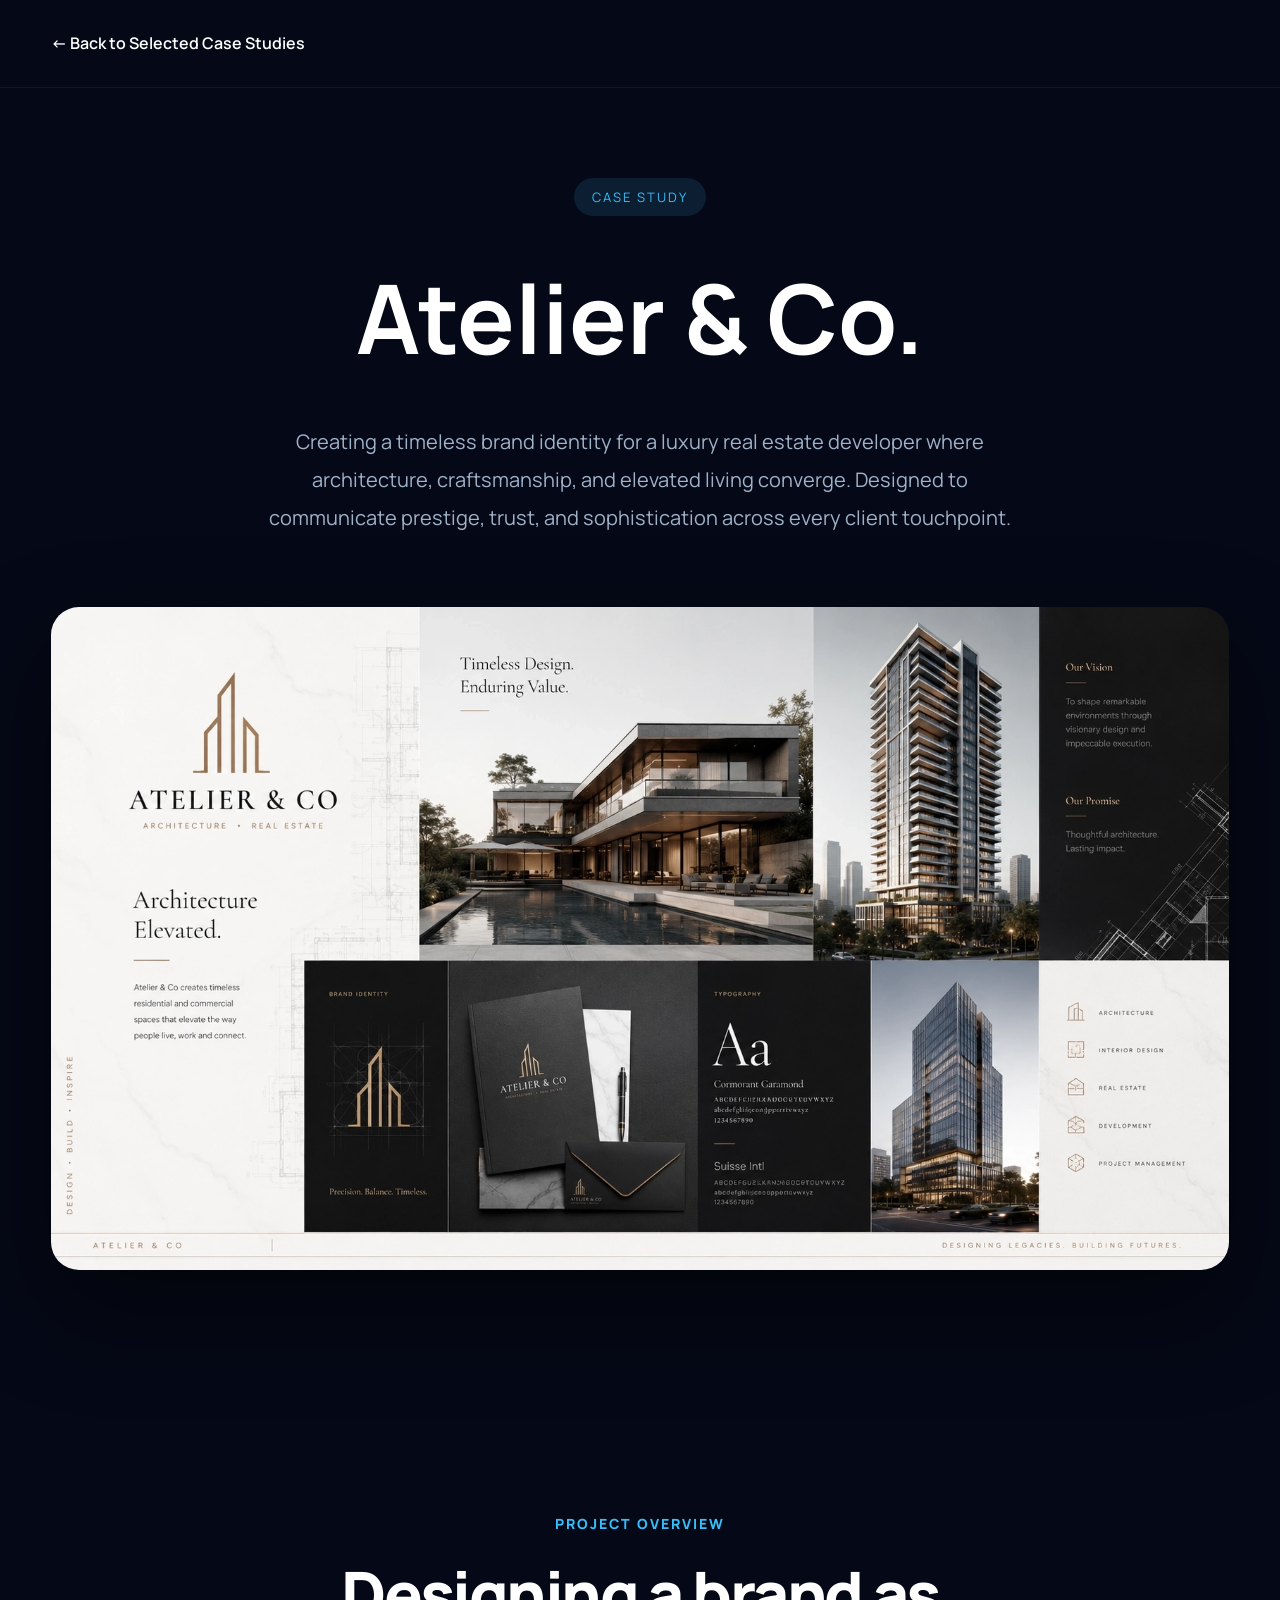
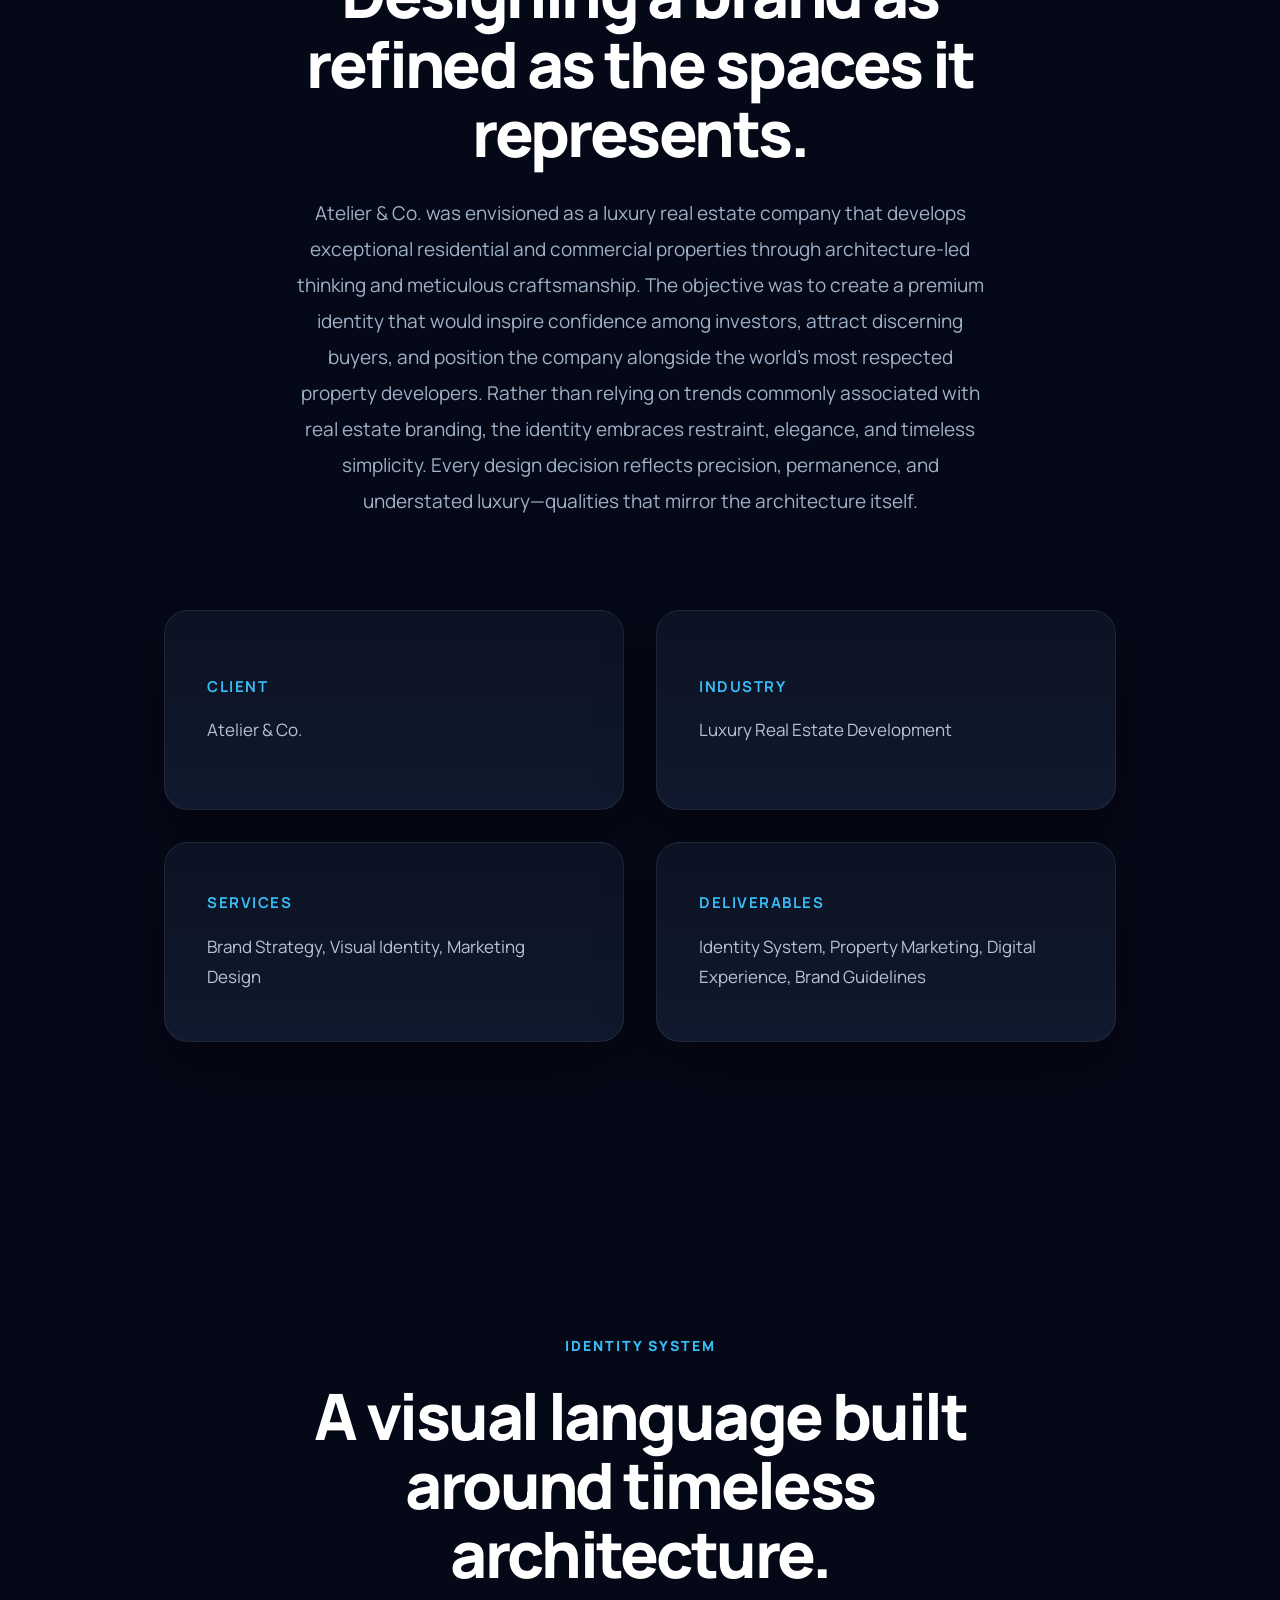
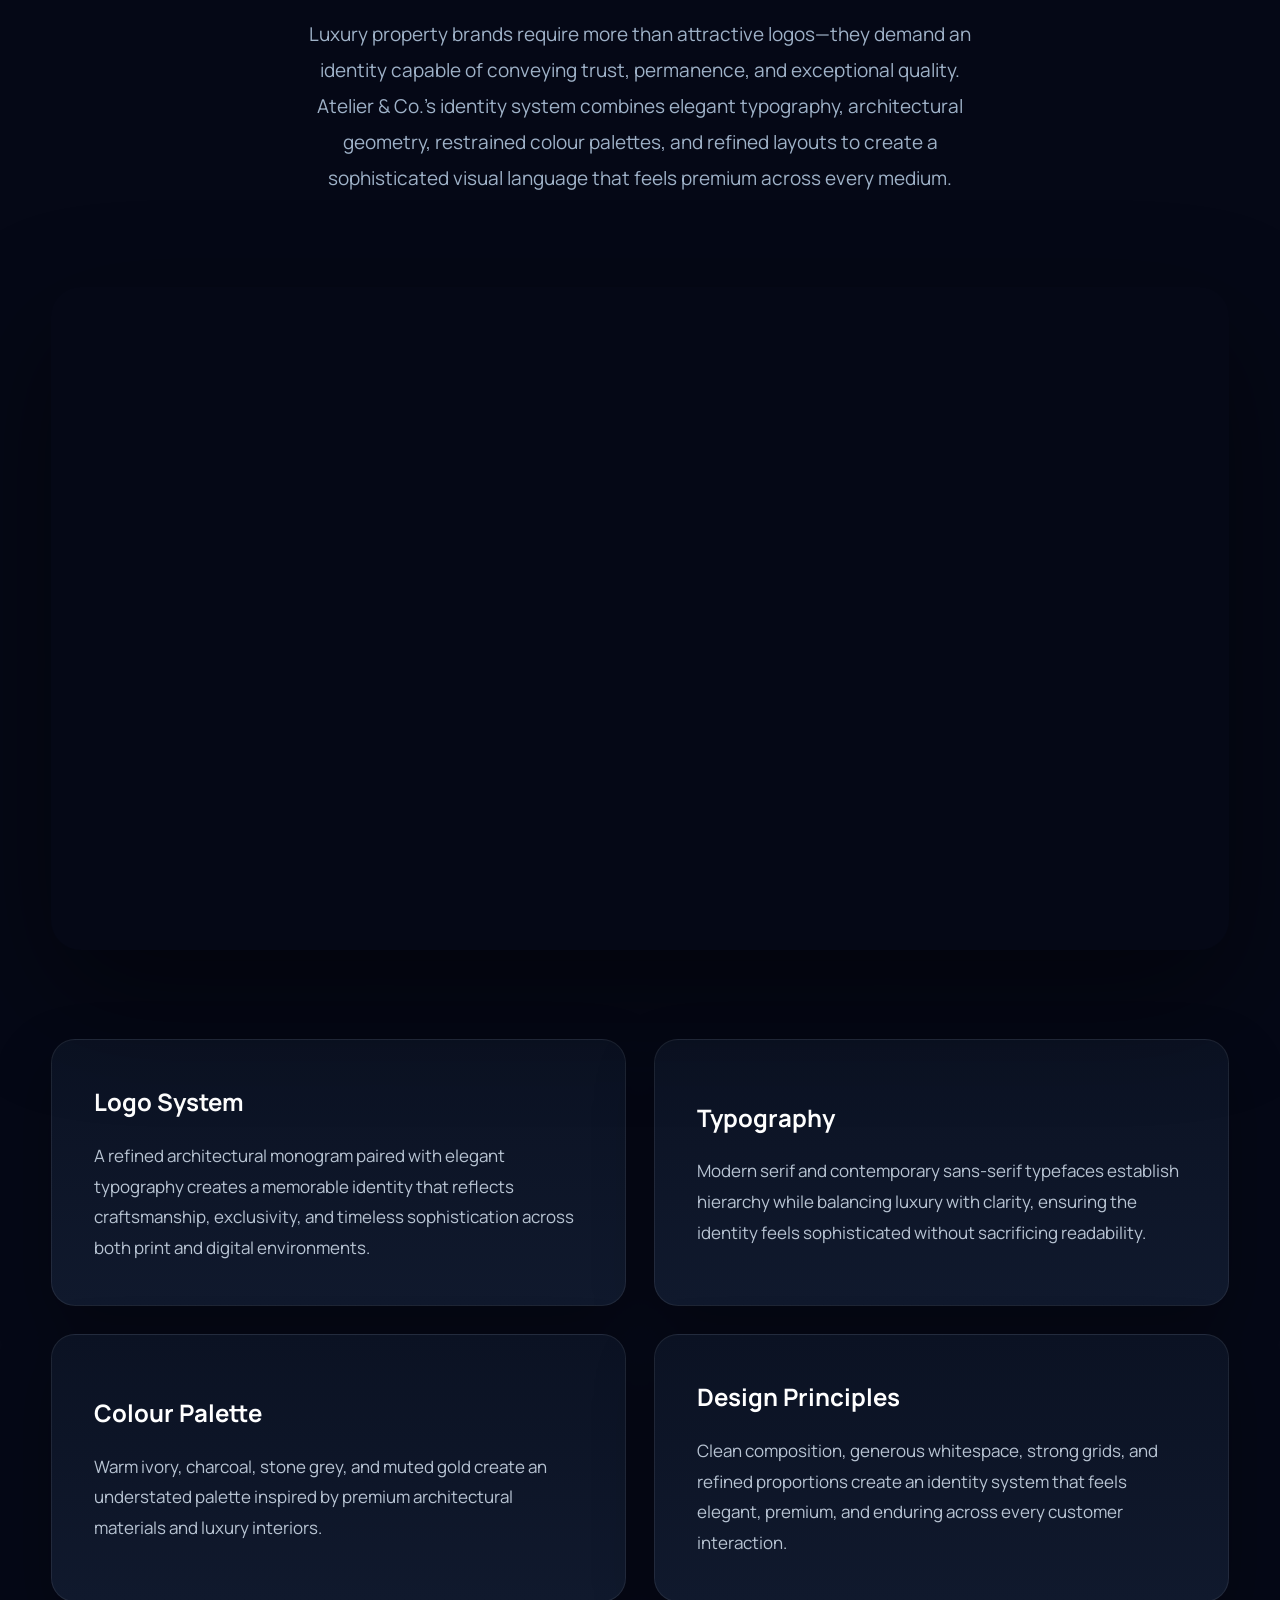
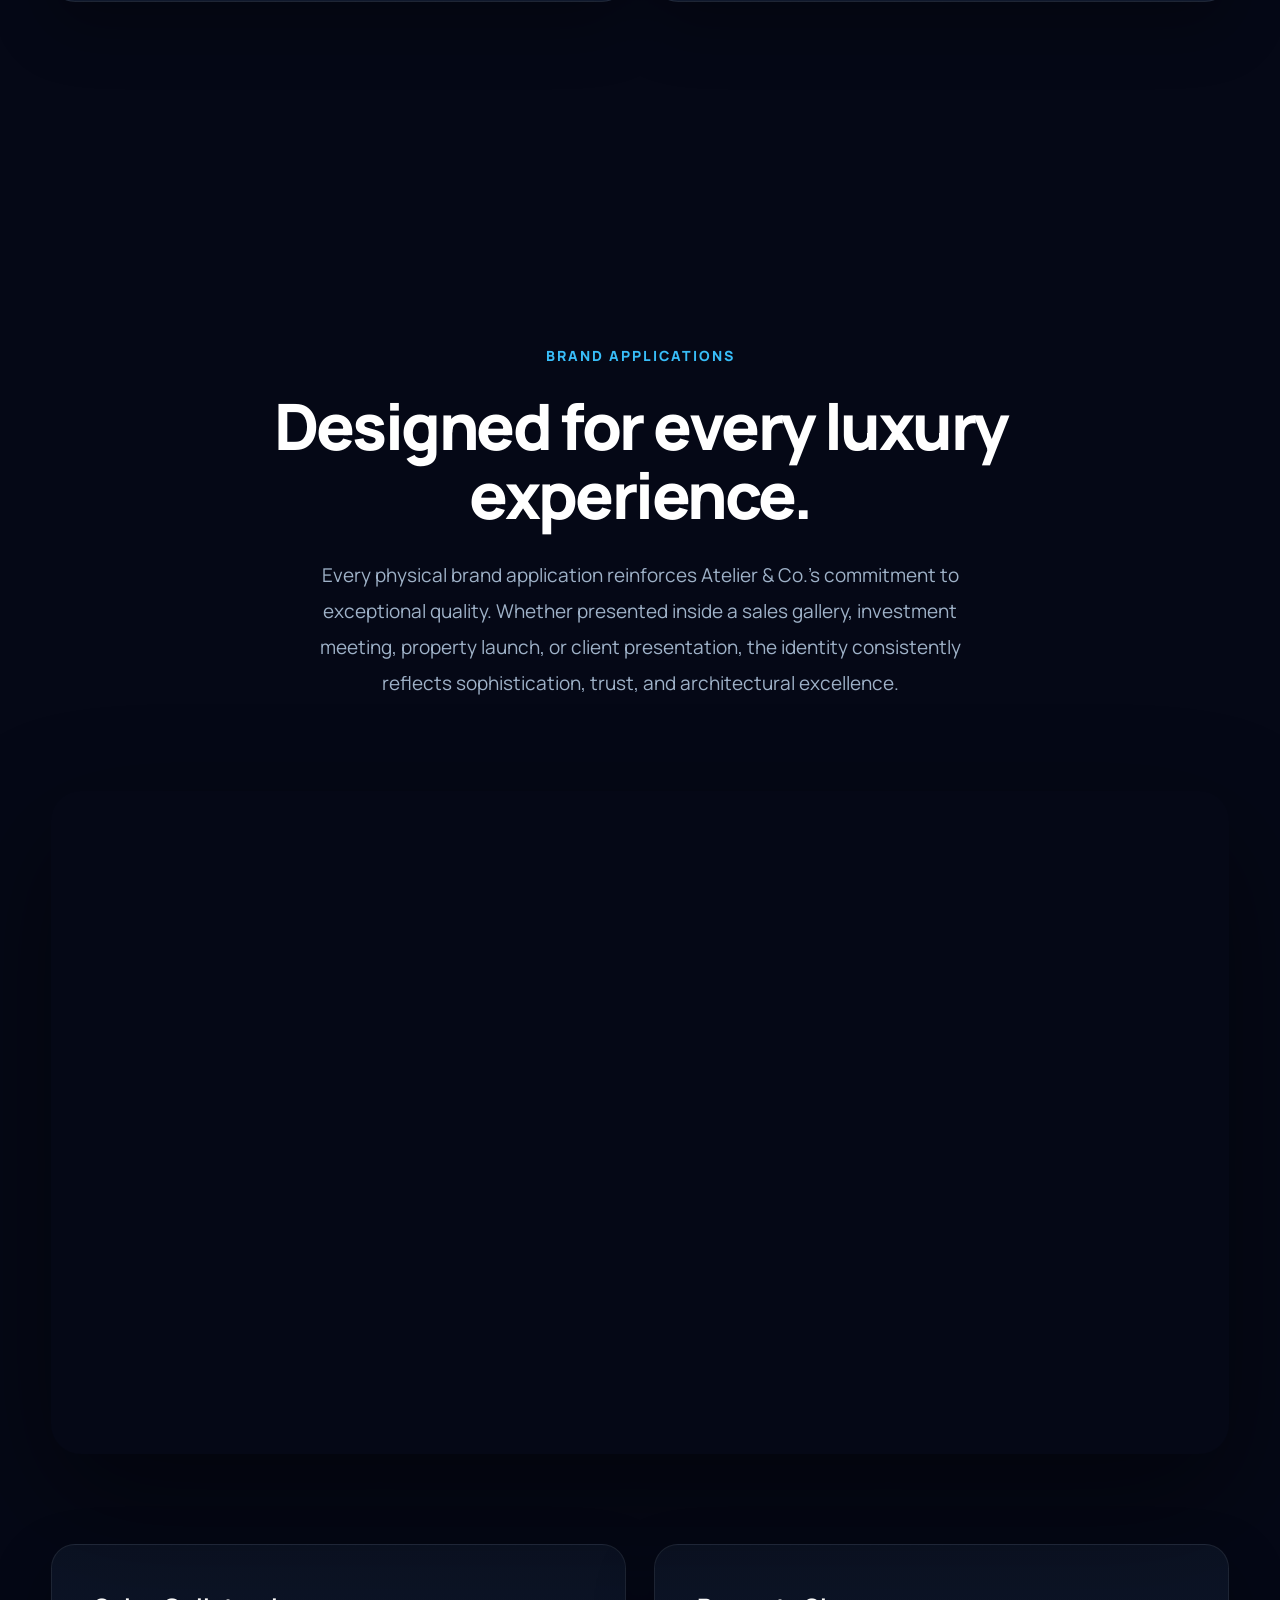
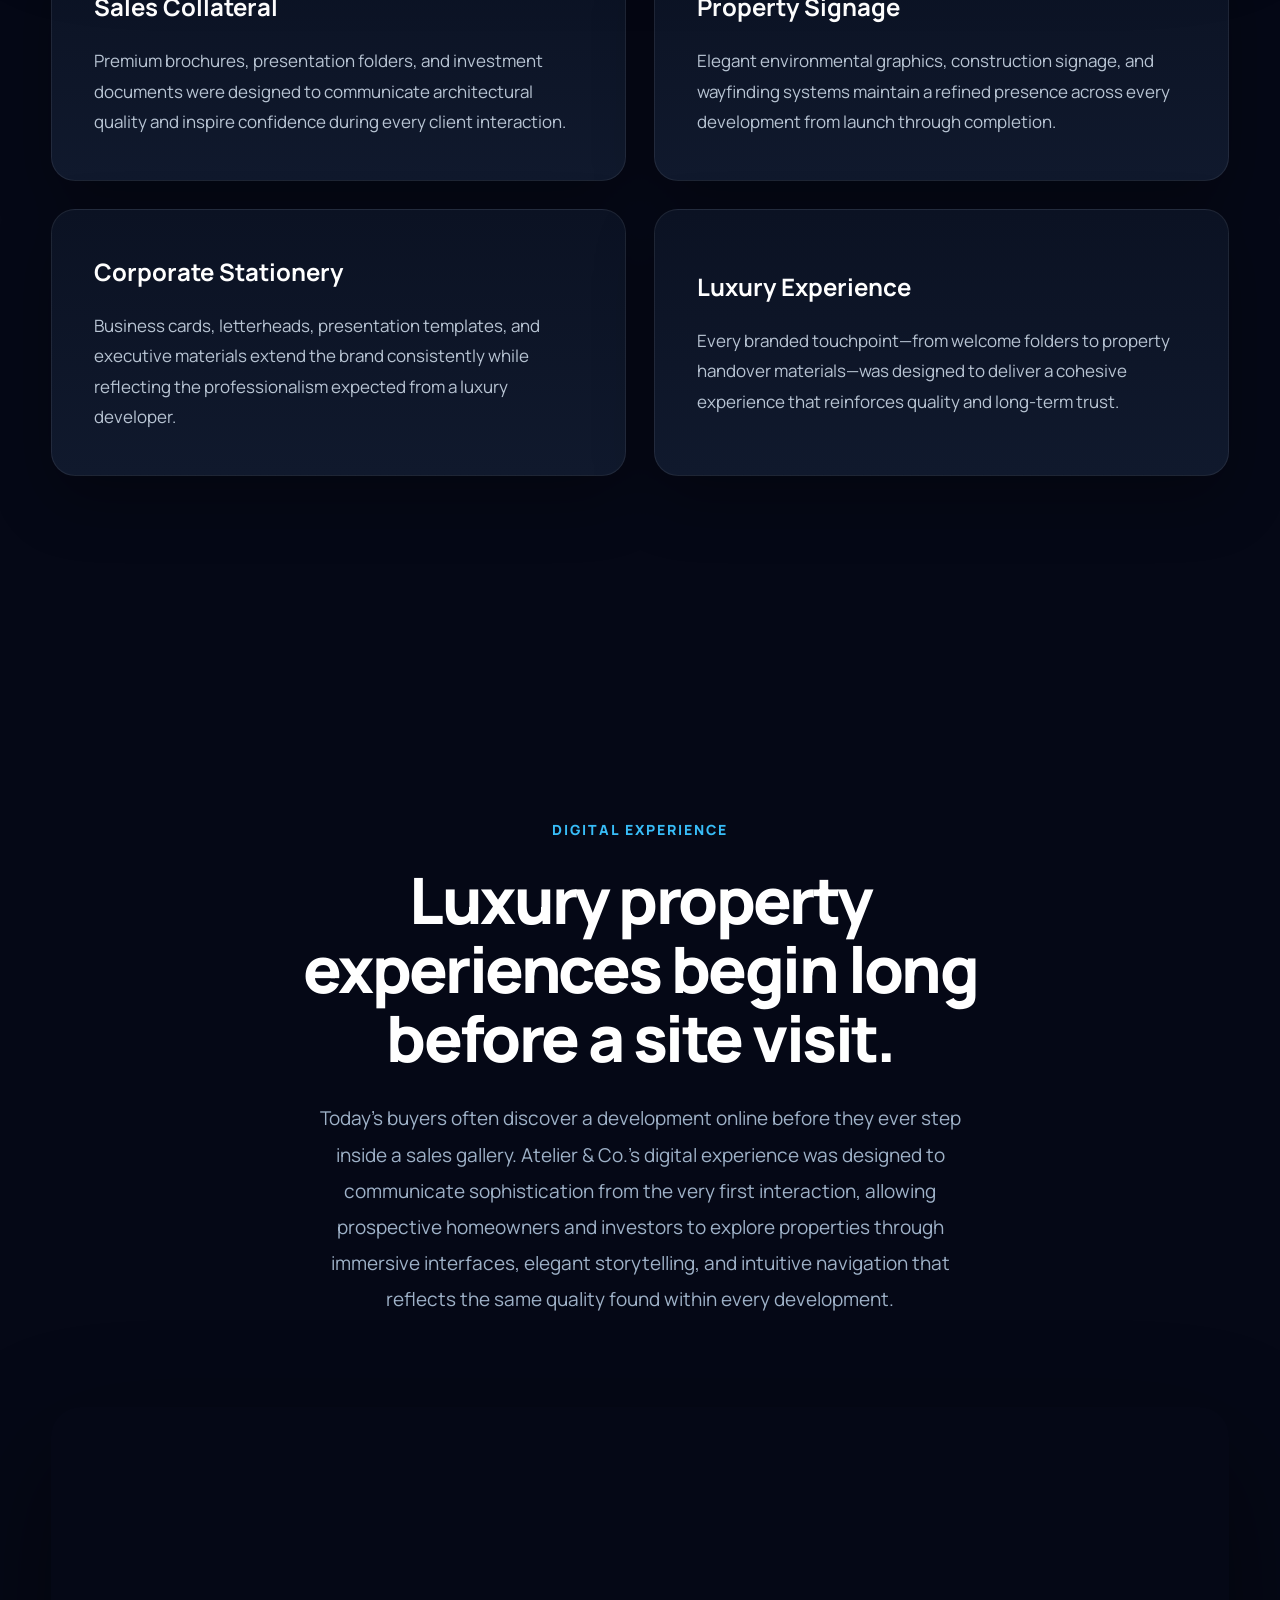
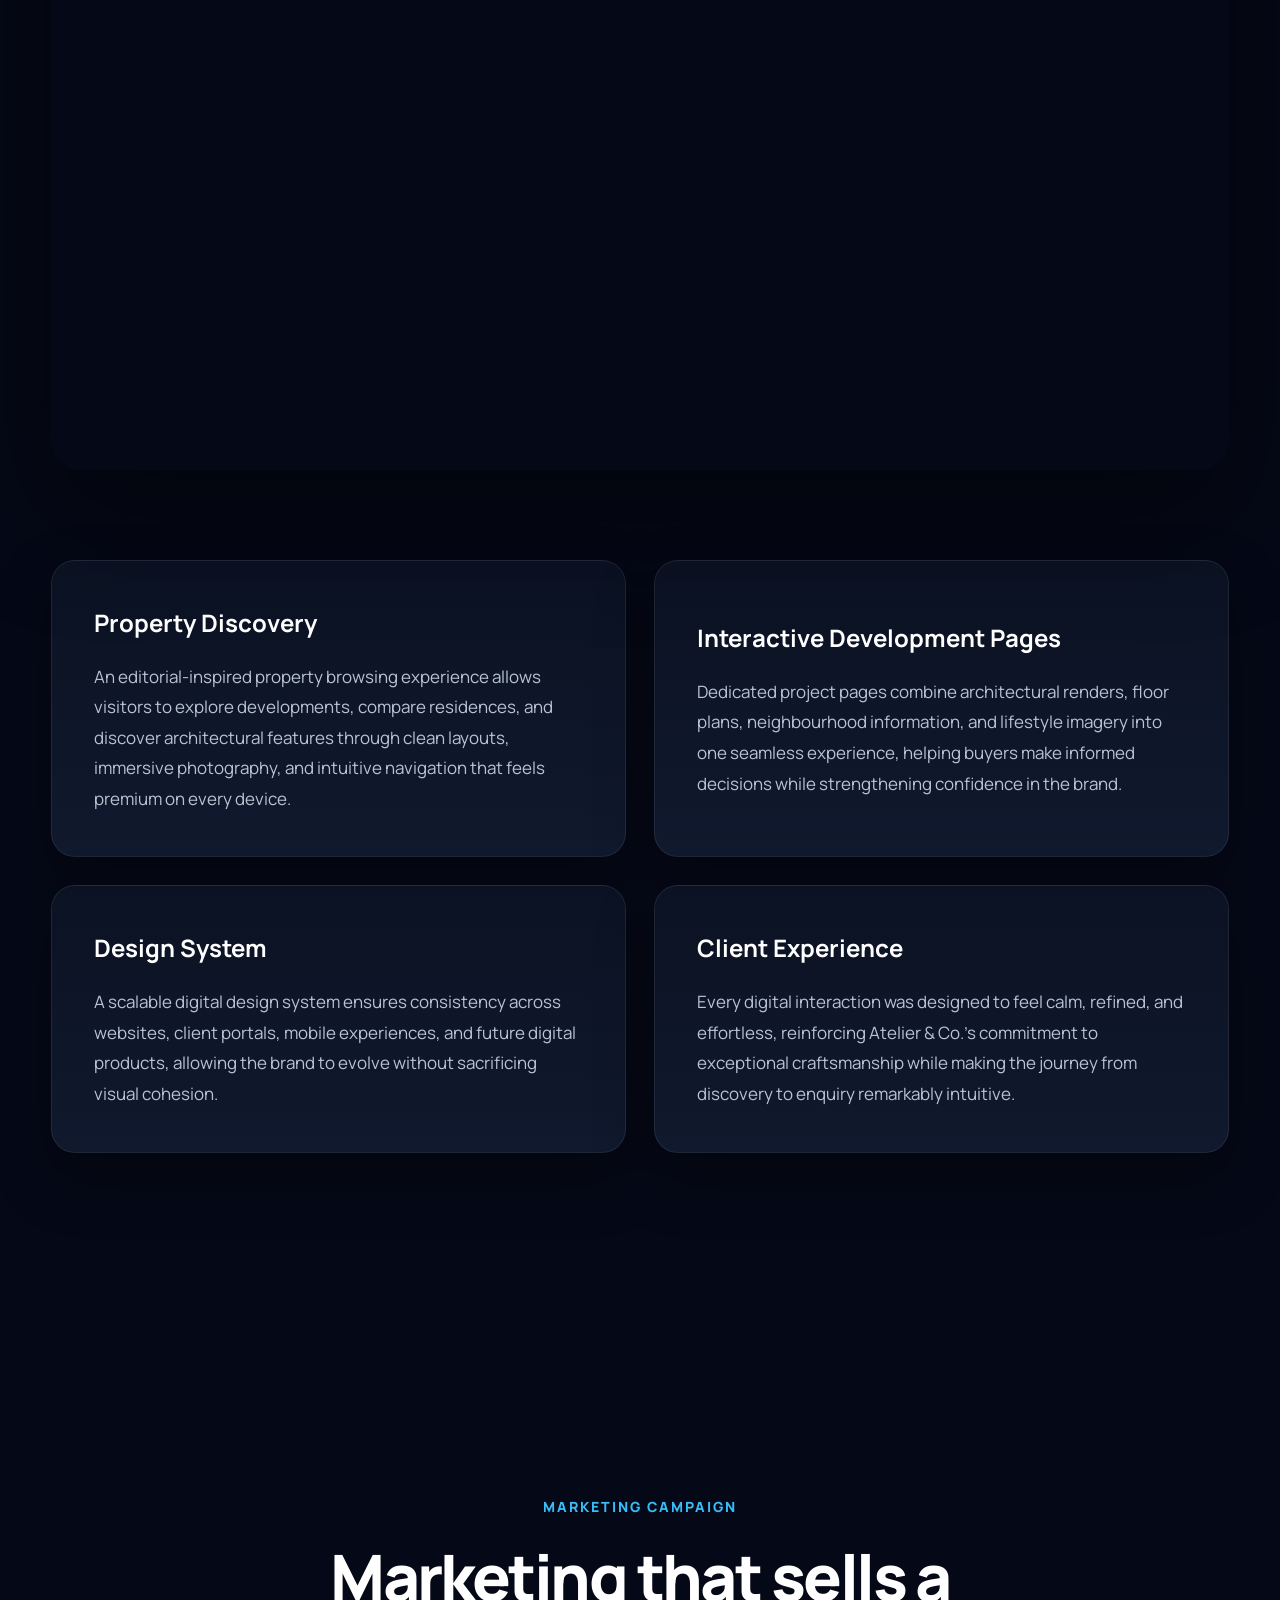
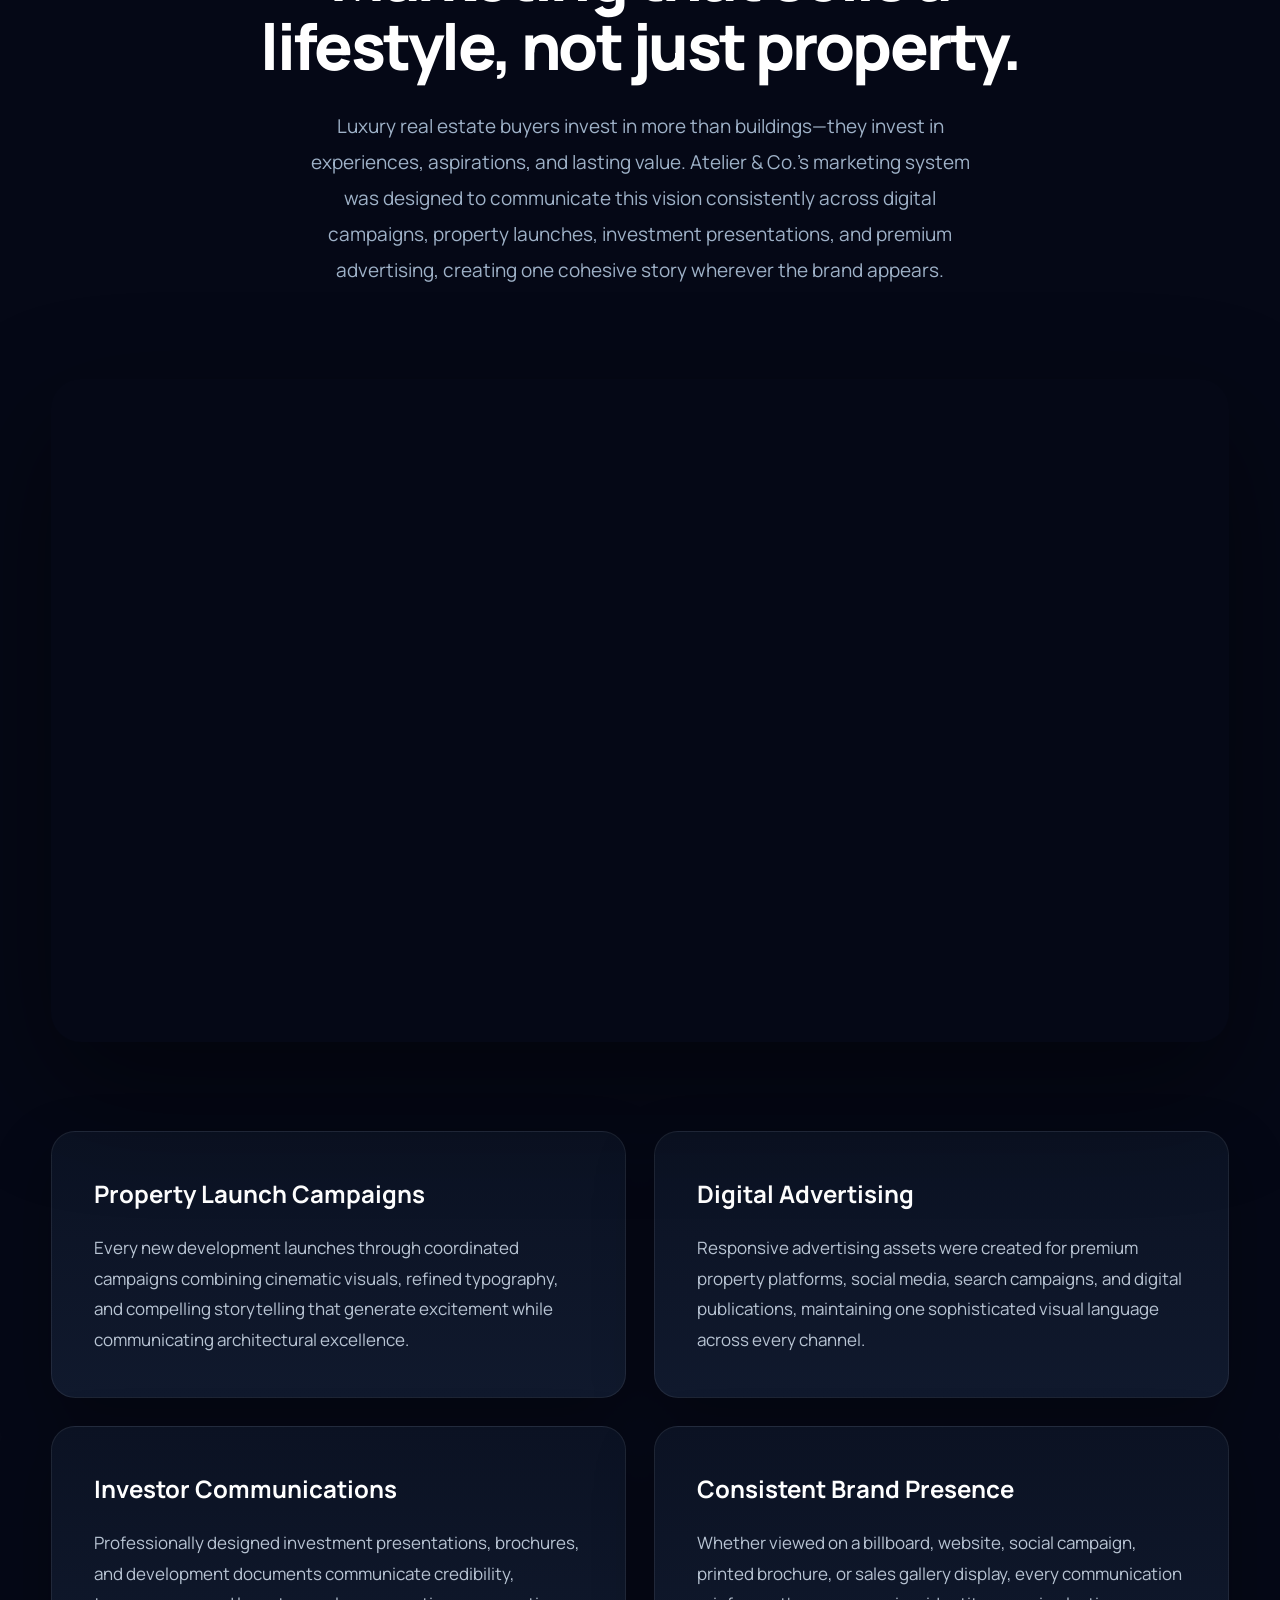
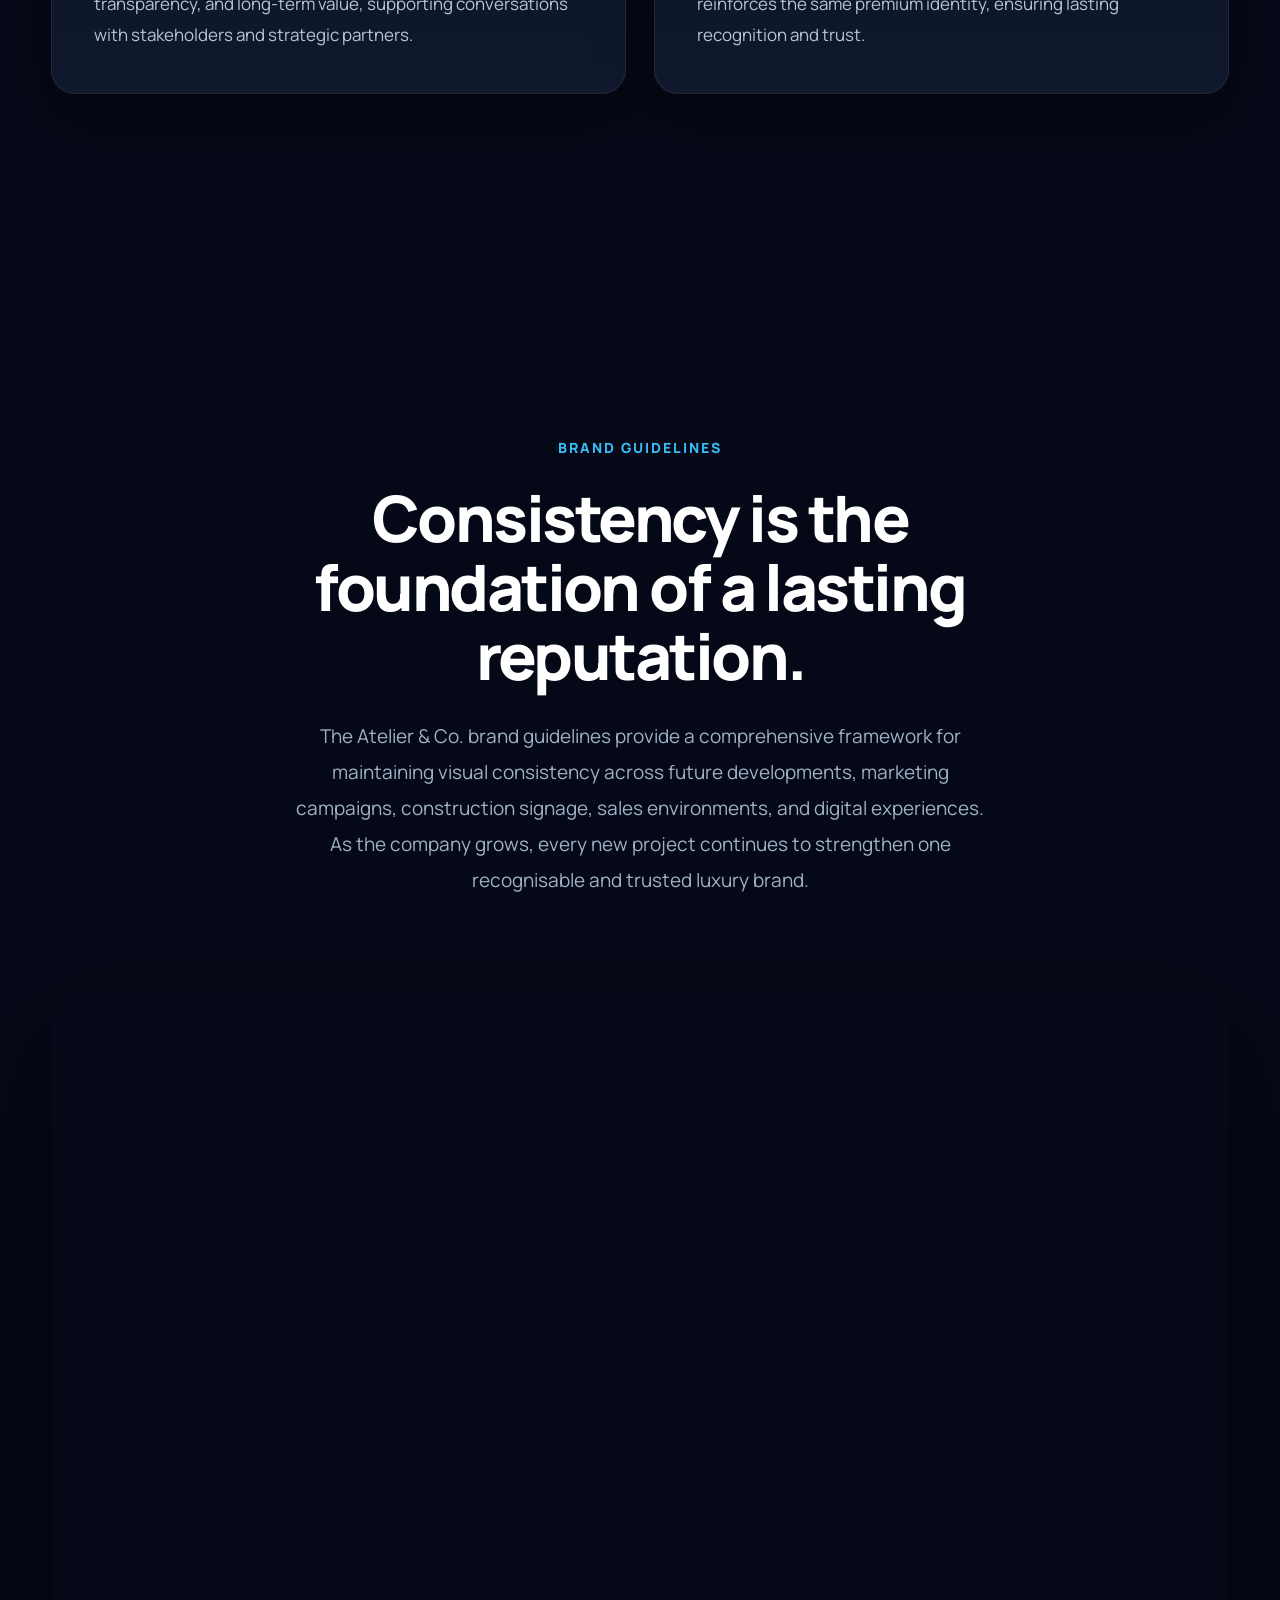
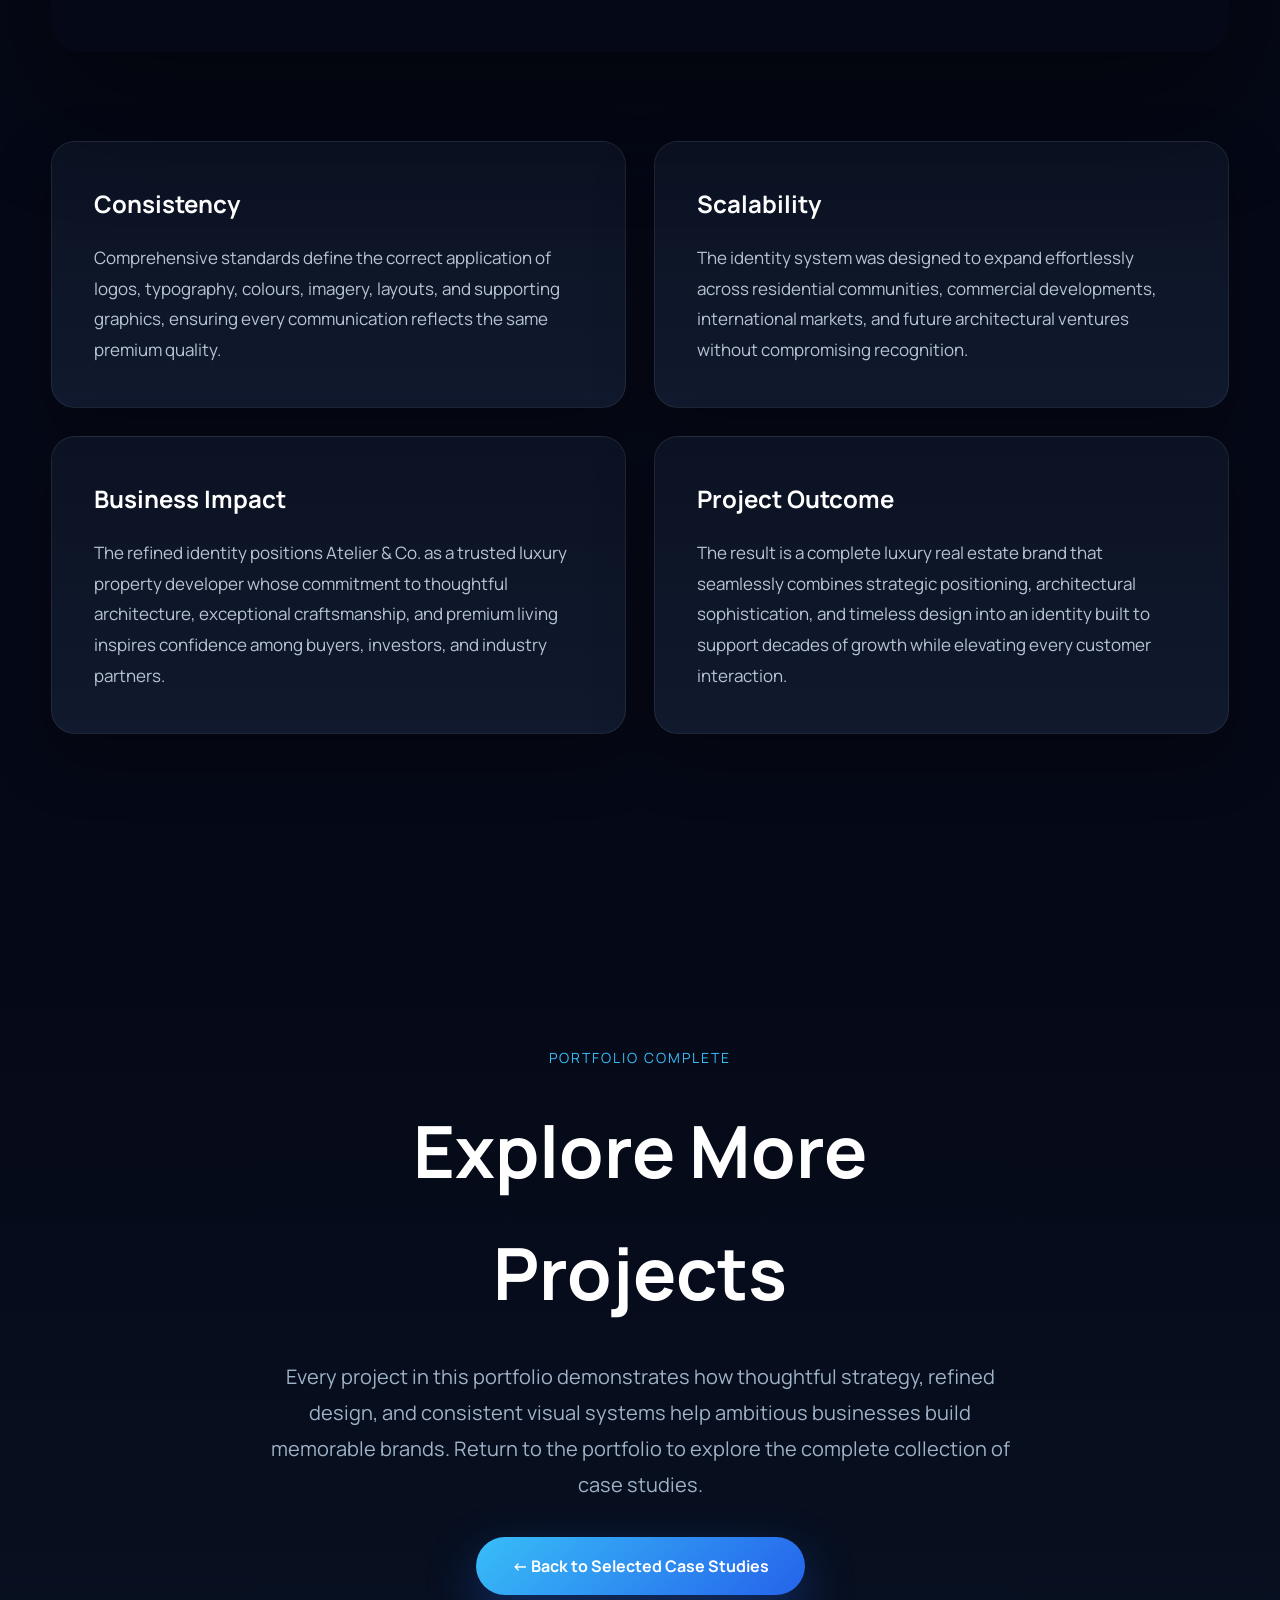
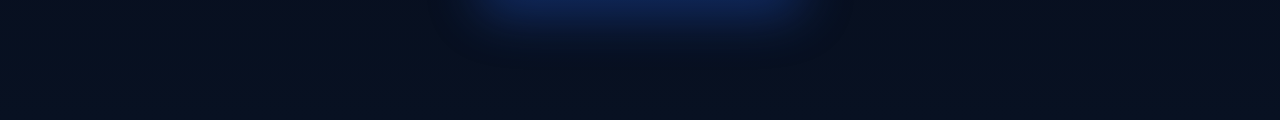
==== commit b567feab: "Add files via upload" ====
--- a/projects/atelier.html
+++ b/projects/atelier.html
@@ -7,9 +7,134 @@
 
 <meta name="viewport" content="width=device-width, initial-scale=1.0">
 
-<title>Atelier & Co.| Brand Identity Case Study</title>
-
-<link rel="stylesheet" href="../style.css">
+<title>Atelier & Co. | Luxury Real Estate Brand Identity Case Study | Mike Bamidele</title>
+
+<meta
+name="description"
+content="Explore the complete luxury real estate brand identity case study for Atelier & Co. Discover the strategy, visual identity system, marketing materials, digital experience, and brand guidelines behind this premium property developer.">
+
+<meta
+name="keywords"
+content="Luxury Real Estate Branding, Property Development Branding, Architecture Branding, Luxury Brand Identity, Real Estate Marketing, Visual Identity, Brand Strategy, Mike Bamidele">
+
+<meta
+name="author"
+content="Mike Bamidele">
+
+<meta
+name="robots"
+content="index,follow">
+
+<meta
+name="theme-color"
+content="#050816">
+
+<!-- Favicon -->
+
+<link rel="icon" href="../favicon.ico" sizes="any">
+
+<link rel="icon" type="image/png" sizes="32x32" href="../favicon-32.png">
+
+<link rel="apple-touch-icon" sizes="180x180" href="../favicon-180.png">
+
+<link
+rel="canonical"
+href="https://mikebamidele.netlify.app/projects/atelier.html">
+
+<!-- Open Graph -->
+
+<meta
+property="og:type"
+content="article">
+
+<meta
+property="og:title"
+content="Atelier & Co. | Luxury Real Estate Brand Identity Case Study">
+
+<meta
+property="og:description"
+content="Discover how Atelier & Co.'s luxury real estate brand was crafted through strategic positioning, premium visual identity systems, marketing design, and digital experiences.">
+
+<meta
+property="og:image"
+content="https://mikebamidele.netlify.app/images/atelier/hero.webp">
+
+<meta
+property="og:url"
+content="https://mikebamidele.netlify.app/projects/atelier.html">
+
+<meta
+property="og:site_name"
+content="Mike Bamidele">
+
+<meta
+property="og:locale"
+content="en_US">
+
+<!-- Twitter -->
+
+<meta
+name="twitter:card"
+content="summary_large_image">
+
+<meta
+name="twitter:title"
+content="Atelier & Co. | Luxury Real Estate Brand Identity Case Study">
+
+<meta
+name="twitter:description"
+content="A luxury real estate branding project by Mike Bamidele.">
+
+<meta
+name="twitter:image"
+content="https://mikebamidele.netlify.app/images/atelier/hero.webp">
+
+<!-- Performance -->
+
+<link
+rel="dns-prefetch"
+href="//fonts.googleapis.com">
+
+<link
+rel="dns-prefetch"
+href="//fonts.gstatic.com">
+
+<link
+rel="preconnect"
+href="https://fonts.googleapis.com">
+
+<link
+rel="preconnect"
+href="https://fonts.gstatic.com"
+crossorigin>
+
+<link
+href="https://fonts.googleapis.com/css2?family=Manrope:wght@300;400;500;600;700;800&display=swap"
+rel="stylesheet">
+
+<link
+rel="stylesheet"
+href="../style.css">
+
+<script type="application/ld+json">
+{
+  "@context":"https://schema.org",
+  "@type":"CreativeWork",
+  "headline":"Atelier & Co. Brand Identity Case Study",
+  "name":"Atelier & Co.",
+  "author":{
+    "@type":"Person",
+    "name":"Mike Bamidele"
+  },
+  "creator":{
+    "@type":"Person",
+    "name":"Mike Bamidele"
+  },
+  "url":"https://mikebamidele.netlify.app/projects/atelier.html",
+  "image":"https://mikebamidele.netlify.app/images/atelier/hero.webp",
+  "description":"Luxury real estate branding case study showcasing strategy, visual identity systems, marketing design, digital experience and brand guidelines."
+}
+</script>
 
 </head>
 
